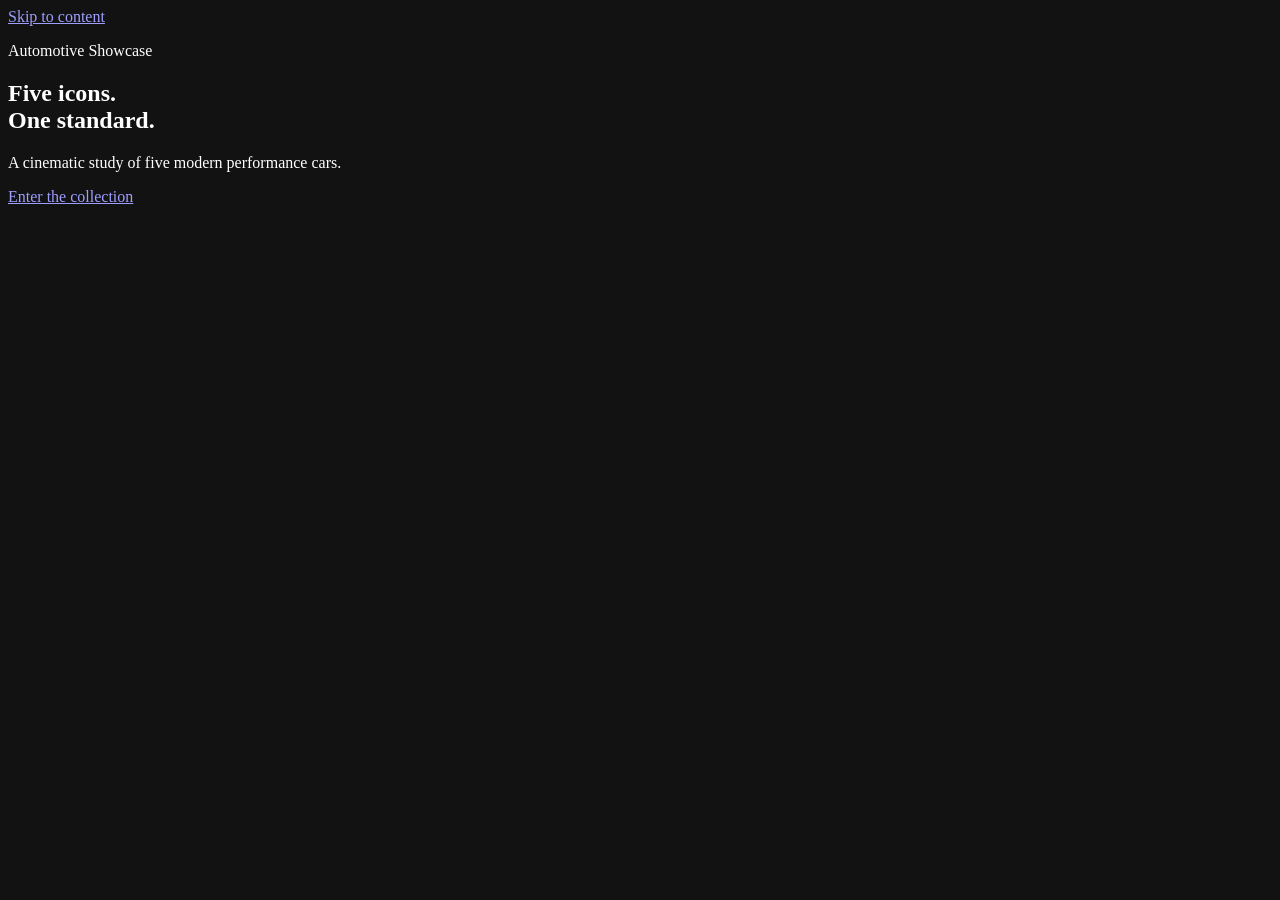
==== index.html @ 484c9b4d "Add files via upload" ====
<!doctype html>
<html lang="en">
<head>
  <meta charset="utf-8">
  <meta name="viewport" content="width=device-width, initial-scale=1, viewport-fit=cover">
  <title>AETHER GT — Automotive Showcase</title>
  <meta name="description" content="AETHER GT is a cinematic 3D showcase of five modern performance cars.">
  <meta name="theme-color" content="#050506">
  <meta name="color-scheme" content="dark">
  <link rel="icon" href="data:image/svg+xml,%3Csvg xmlns='http://www.w3.org/2000/svg' viewBox='0 0 32 32'%3E%3Crect width='32' height='32' rx='6' fill='%23050506'/%3E%3Cpath d='M8 23 16 8l8 15' fill='none' stroke='%232f7bff' stroke-width='2.5' stroke-linejoin='round'/%3E%3C/svg%3E">

  <link rel="stylesheet" href="css/tokens.css">
  <link rel="stylesheet" href="css/base.css">
  <link rel="stylesheet" href="css/layout.css">
  <link rel="stylesheet" href="css/chrome.css">
  <link rel="stylesheet" href="css/pages.css">

  <script type="importmap">
  {
    "imports": {
      "three": "https://cdn.jsdelivr.net/npm/three@0.170.0/build/three.module.js",
      "three/addons/": "https://cdn.jsdelivr.net/npm/three@0.170.0/examples/jsm/",
      "gsap": "https://cdn.jsdelivr.net/npm/gsap@3.12.5/index.js",
      "gsap/ScrollTrigger": "https://cdn.jsdelivr.net/npm/gsap@3.12.5/ScrollTrigger.js"
    }
  }
  </script>
  <script src="js/boot-guard.js"></script>
  <script type="module" src="js/pages/intro.js"></script>
</head>
<body data-page="intro">
  <a class="skip-link" href="#main">Skip to content</a>

  <header data-site-header></header>

  <main id="main">
    <section class="page-hero" aria-labelledby="intro-title">
      <div class="container hero__inner">
        <p class="eyebrow">Automotive Showcase</p>
        <h1 class="hero__title" id="intro-title">Five icons.<br>One standard.</h1>
        <p class="hero__lede">A cinematic study of five modern performance cars.</p>
        <a class="button" href="collection.html">Enter the collection</a>
      </div>
    </section>
  </main>

  <footer data-site-footer></footer>

  <noscript>
    <p class="webgl-note">AETHER GT requires JavaScript to run.</p>
  </noscript>
</body>
</html>
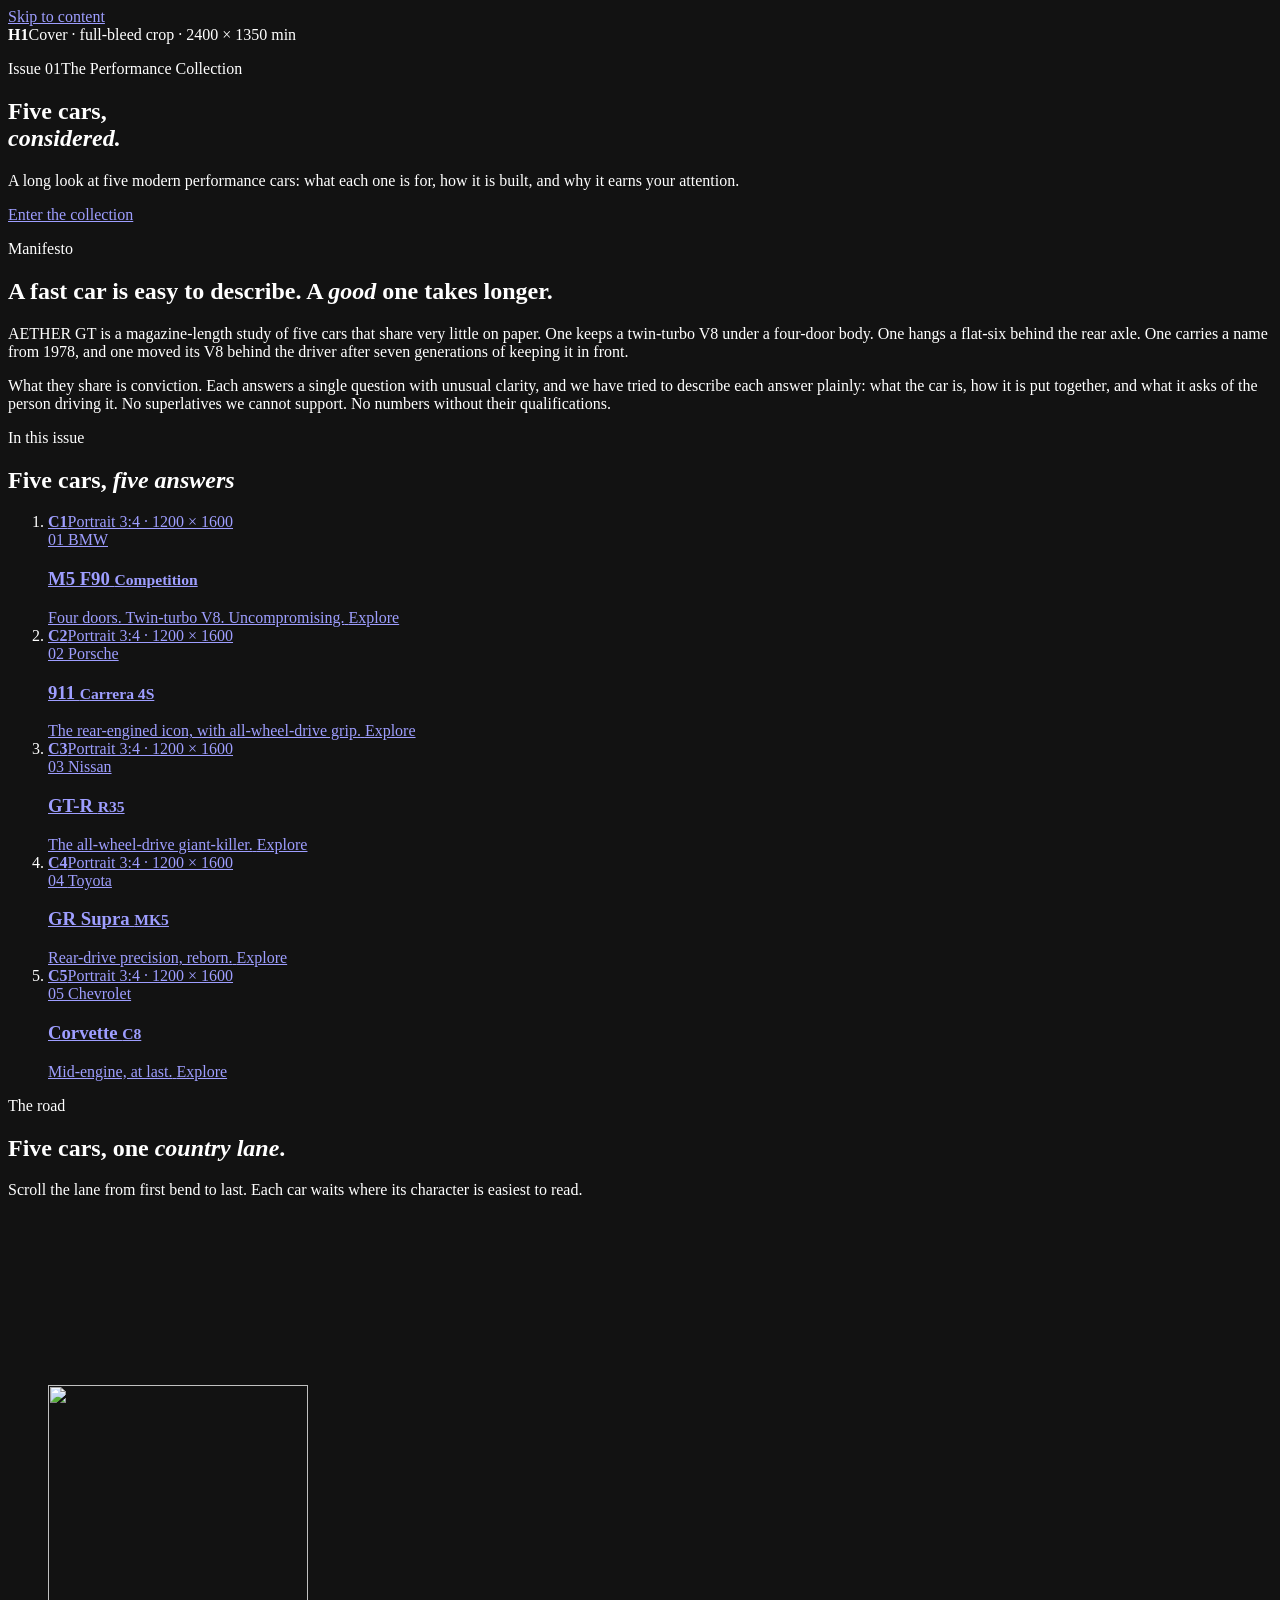
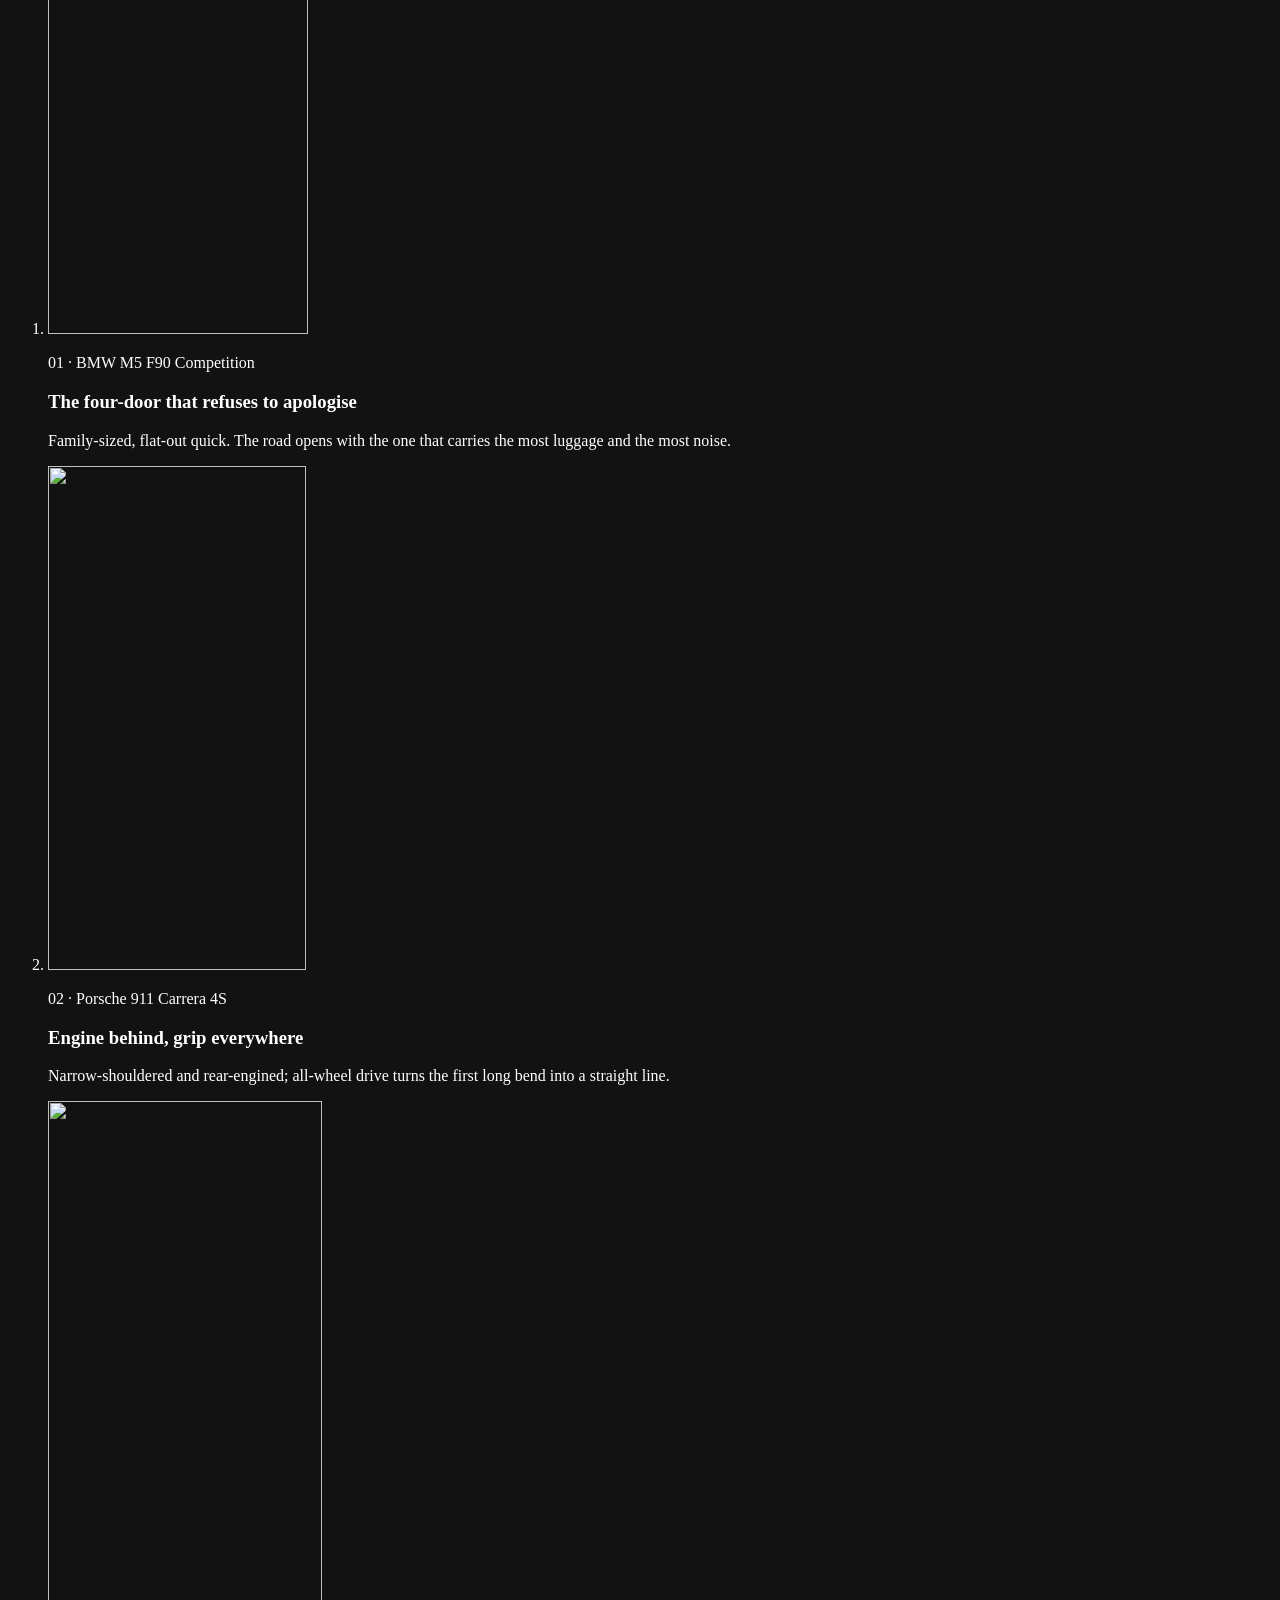
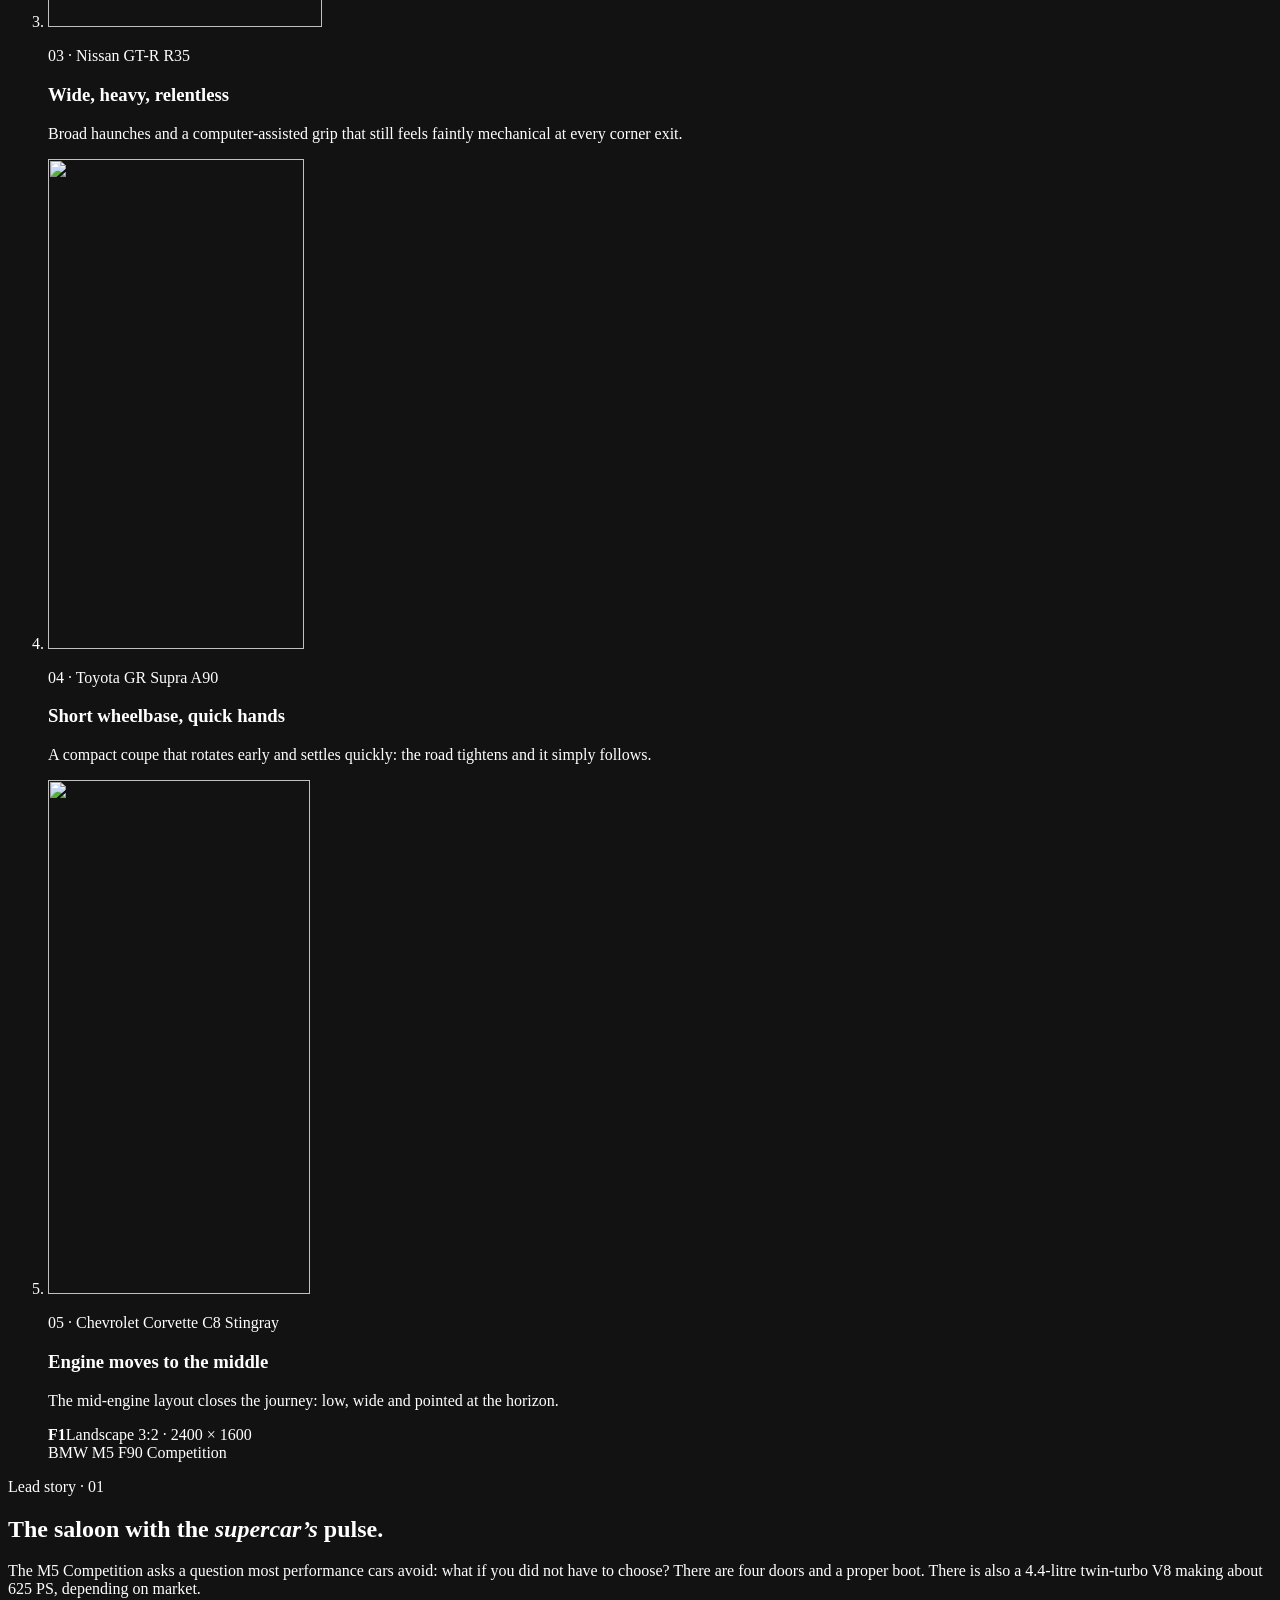
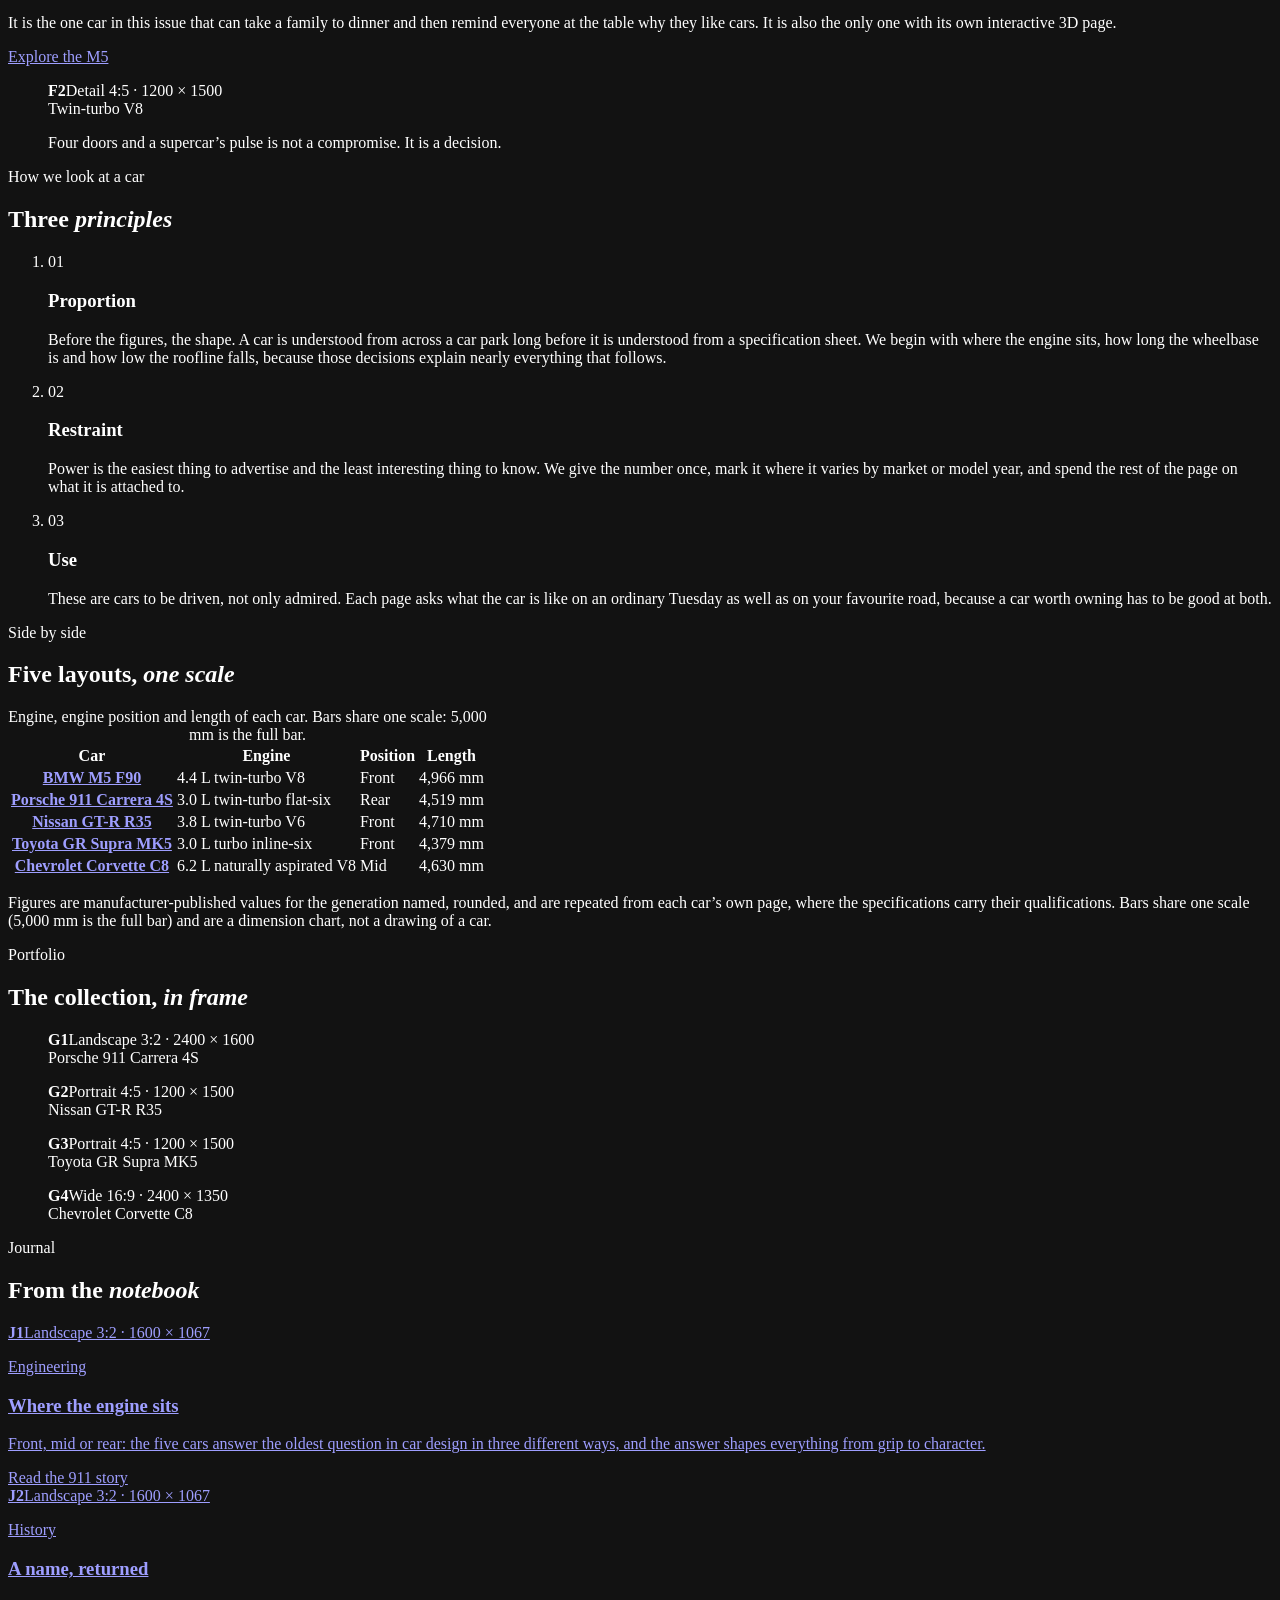
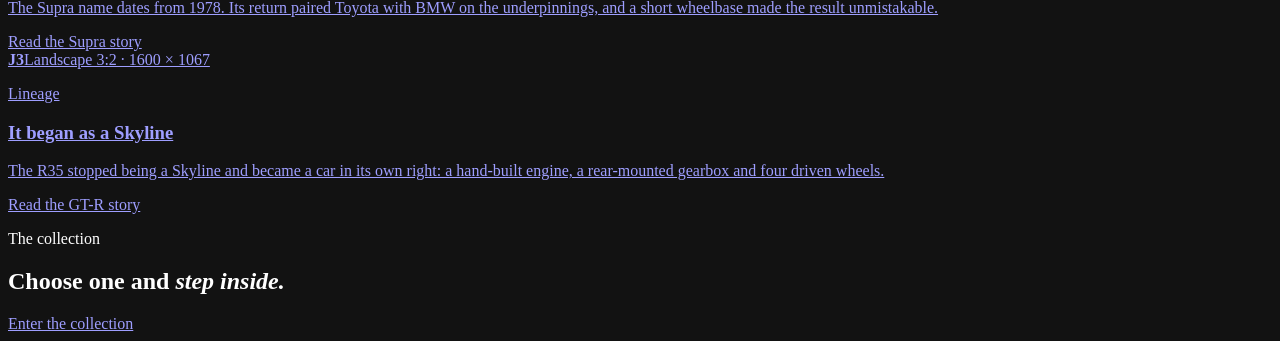
==== commit c3a0d264: "Add files via upload" ====
--- a/index.html
+++ b/index.html
@@ -3,17 +3,38 @@
 <head>
   <meta charset="utf-8">
   <meta name="viewport" content="width=device-width, initial-scale=1, viewport-fit=cover">
-  <title>AETHER GT — Automotive Showcase</title>
-  <meta name="description" content="AETHER GT is a cinematic 3D showcase of five modern performance cars.">
+  <title>AETHER GT — Five cars, considered</title>
+  <meta name="description" content="AETHER GT is an editorial study of five modern performance cars: the BMW M5, Porsche 911, Nissan GT-R, Toyota GR Supra and Chevrolet Corvette C8.">
   <meta name="theme-color" content="#050506">
   <meta name="color-scheme" content="dark">
-  <link rel="icon" href="data:image/svg+xml,%3Csvg xmlns='http://www.w3.org/2000/svg' viewBox='0 0 32 32'%3E%3Crect width='32' height='32' rx='6' fill='%23050506'/%3E%3Cpath d='M8 23 16 8l8 15' fill='none' stroke='%232f7bff' stroke-width='2.5' stroke-linejoin='round'/%3E%3C/svg%3E">
+  <link rel="icon" href="assets/icons/favicon.svg" type="image/svg+xml">
+  <link rel="icon" href="favicon.ico" sizes="48x48">
+  <link rel="icon" href="assets/icons/icon-32.png" type="image/png" sizes="32x32">
+  <link rel="apple-touch-icon" href="assets/icons/apple-touch-icon.png">
+  <link rel="manifest" href="site.webmanifest">
+  <link rel="canonical" href="./">
+  <meta property="og:type" content="website">
+  <meta property="og:site_name" content="AETHER GT">
+  <meta property="og:locale" content="en_GB">
+  <meta property="og:title" content="AETHER GT — Five cars, considered">
+  <meta property="og:description" content="AETHER GT is an editorial study of five modern performance cars: the BMW M5, Porsche 911, Nissan GT-R, Toyota GR Supra and Chevrolet Corvette C8.">
+  <meta property="og:url" content="./">
+  <meta property="og:image" content="assets/og/aether-gt-og.jpg">
+  <meta property="og:image:width" content="1200">
+  <meta property="og:image:height" content="630">
+  <meta property="og:image:alt" content="AETHER GT: five modern performance cars, considered.">
+  <meta name="twitter:card" content="summary_large_image">
+  <meta name="twitter:title" content="AETHER GT — Five cars, considered">
+  <meta name="twitter:description" content="AETHER GT is an editorial study of five modern performance cars: the BMW M5, Porsche 911, Nissan GT-R, Toyota GR Supra and Chevrolet Corvette C8.">
+  <meta name="twitter:image" content="assets/og/aether-gt-og.jpg">
 
   <link rel="stylesheet" href="css/tokens.css">
   <link rel="stylesheet" href="css/base.css">
   <link rel="stylesheet" href="css/layout.css">
   <link rel="stylesheet" href="css/chrome.css">
   <link rel="stylesheet" href="css/pages.css">
+  <link rel="stylesheet" href="css/home.css">
+  <link rel="stylesheet" href="css/road.css">
 
   <script type="importmap">
   {
@@ -26,28 +47,320 @@
   }
   </script>
   <script src="js/boot-guard.js"></script>
-  <script type="module" src="js/pages/intro.js"></script>
+  <script type="module" src="js/pages/home.js"></script>
 </head>
-<body data-page="intro">
+<body data-page="home">
   <a class="skip-link" href="#main">Skip to content</a>
 
   <header data-site-header></header>
 
   <main id="main">
-    <section class="page-hero" aria-labelledby="intro-title">
-      <div class="container hero__inner">
-        <p class="eyebrow">Automotive Showcase</p>
-        <h1 class="hero__title" id="intro-title">Five icons.<br>One standard.</h1>
-        <p class="hero__lede">A cinematic study of five modern performance cars.</p>
-        <a class="button" href="collection.html">Enter the collection</a>
-      </div>
-    </section>
+
+    <!--
+      IMAGE SLOTS. Every .slot below is a designed frame with a fixed aspect ratio (--ratio, --ratio-sm on
+      small screens) and a focal point (--focus). To use a photograph or a rendered still, add the class
+      "has-image" to the .slot and put <img src alt width height loading="lazy" decoding="async"> as its
+      first child. Nothing else changes. The slot table is in README.md ("Homepage image slots").
+    -->
+
+    <!-- 1. Masthead ------------------------------------------------------------------------------ -->
+    <section class="masthead" aria-labelledby="home-title">
+      <div class="slot slot--fill" data-slot="H1" data-tone="ivory" style="--ratio:16/9;--ratio-sm:3/4;--focus:70% 55%"><span class="slot__surface" aria-hidden="true"><span class="slot__light"></span><span class="slot__floor"></span></span><span class="slot__marks" aria-hidden="true"></span><span class="slot__spec" aria-hidden="true"><b>H1</b>Cover · full-bleed crop · 2400 × 1350 min</span></div>
+      <div class="container masthead__grid">
+        <p class="folio masthead__folio"><span>Issue 01</span><span>The Performance Collection</span></p>
+        <h1 class="masthead__title" id="home-title">Five cars,<br><em>considered.</em></h1>
+        <div class="masthead__foot">
+          <p class="masthead__deck">A long look at five modern performance cars: what each one is for, how it is built, and why it earns your attention.</p>
+          <a class="button" href="collection.html">Enter the collection</a>
+        </div>
+      </div>
+    </section>
+
+    <!-- 2. Manifesto ------------------------------------------------------------------------------ -->
+    <section class="section manifesto" id="manifesto" aria-labelledby="manifesto-title">
+      <div class="container grid">
+        <p class="eyebrow manifesto__label reveal">Manifesto</p>
+        <h2 class="statement manifesto__statement reveal" id="manifesto-title">A fast car is easy to describe. A <em>good</em> one takes longer.</h2>
+        <div class="essay manifesto__essay reveal" style="--d:1">
+          <p>AETHER GT is a magazine-length study of five cars that share very little on paper. One keeps a twin-turbo V8 under a four-door body. One hangs a flat-six behind the rear axle. One carries a name from 1978, and one moved its V8 behind the driver after seven generations of keeping it in front.</p>
+          <p>What they share is conviction. Each answers a single question with unusual clarity, and we have tried to describe each answer plainly: what the car is, how it is put together, and what it asks of the person driving it. No superlatives we cannot support. No numbers without their qualifications.</p>
+        </div>
+      </div>
+    </section>
+
+    <!-- 3. In this issue: the five ---------------------------------------------------------------- -->
+    <section class="section five" id="issue" aria-labelledby="five-title">
+      <div class="container">
+        <div class="head reveal">
+          <p class="eyebrow">In this issue</p>
+          <h2 class="title" id="five-title">Five cars, <em>five answers</em></h2>
+        </div>
+        <ol class="five__grid">
+          <li class="reveal">
+            <a class="card" href="/cars/bmw-m5">
+              <div class="slot" data-slot="C1" data-tone="ivory" style="--ratio:3/4;--ratio-sm:4/3;--focus:50% 55%"><span class="slot__surface" aria-hidden="true"><span class="slot__light"></span><span class="slot__floor"></span></span><span class="slot__marks" aria-hidden="true"></span><span class="slot__spec" aria-hidden="true"><b>C1</b>Portrait 3:4 · 1200 × 1600</span></div>
+              <span class="card__no">01</span>
+              <span class="card__make">BMW</span>
+              <h3 class="card__name">M5 F90 <small>Competition</small></h3>
+              <span class="card__tag">Four doors. Twin-turbo V8. Uncompromising.</span>
+              <span class="card__go">Explore<i aria-hidden="true"></i></span>
+            </a>
+          </li>
+          <li class="reveal" style="--d:1">
+            <a class="card" href="/cars/porsche-911">
+              <div class="slot" data-slot="C2" data-tone="champagne" style="--ratio:3/4;--ratio-sm:4/3;--focus:50% 55%"><span class="slot__surface" aria-hidden="true"><span class="slot__light"></span><span class="slot__floor"></span></span><span class="slot__marks" aria-hidden="true"></span><span class="slot__spec" aria-hidden="true"><b>C2</b>Portrait 3:4 · 1200 × 1600</span></div>
+              <span class="card__no">02</span>
+              <span class="card__make">Porsche</span>
+              <h3 class="card__name">911 <small>Carrera 4S</small></h3>
+              <span class="card__tag">The rear-engined icon, with all-wheel-drive grip.</span>
+              <span class="card__go">Explore<i aria-hidden="true"></i></span>
+            </a>
+          </li>
+          <li class="reveal" style="--d:2">
+            <a class="card" href="/cars/nissan-gt-r">
+              <div class="slot" data-slot="C3" data-tone="gunmetal" style="--ratio:3/4;--ratio-sm:4/3;--focus:50% 55%"><span class="slot__surface" aria-hidden="true"><span class="slot__light"></span><span class="slot__floor"></span></span><span class="slot__marks" aria-hidden="true"></span><span class="slot__spec" aria-hidden="true"><b>C3</b>Portrait 3:4 · 1200 × 1600</span></div>
+              <span class="card__no">03</span>
+              <span class="card__make">Nissan</span>
+              <h3 class="card__name">GT-R <small>R35</small></h3>
+              <span class="card__tag">The all-wheel-drive giant-killer.</span>
+              <span class="card__go">Explore<i aria-hidden="true"></i></span>
+            </a>
+          </li>
+          <li class="reveal" style="--d:3">
+            <a class="card" href="/cars/toyota-supra">
+              <div class="slot" data-slot="C4" data-tone="bronze" style="--ratio:3/4;--ratio-sm:4/3;--focus:50% 55%"><span class="slot__surface" aria-hidden="true"><span class="slot__light"></span><span class="slot__floor"></span></span><span class="slot__marks" aria-hidden="true"></span><span class="slot__spec" aria-hidden="true"><b>C4</b>Portrait 3:4 · 1200 × 1600</span></div>
+              <span class="card__no">04</span>
+              <span class="card__make">Toyota</span>
+              <h3 class="card__name">GR Supra <small>MK5</small></h3>
+              <span class="card__tag">Rear-drive precision, reborn.</span>
+              <span class="card__go">Explore<i aria-hidden="true"></i></span>
+            </a>
+          </li>
+          <li class="reveal" style="--d:4">
+            <a class="card" href="/cars/corvette-c8">
+              <div class="slot" data-slot="C5" data-tone="platinum" style="--ratio:3/4;--ratio-sm:4/3;--focus:50% 55%"><span class="slot__surface" aria-hidden="true"><span class="slot__light"></span><span class="slot__floor"></span></span><span class="slot__marks" aria-hidden="true"></span><span class="slot__spec" aria-hidden="true"><b>C5</b>Portrait 3:4 · 1200 × 1600</span></div>
+              <span class="card__no">05</span>
+              <span class="card__make">Chevrolet</span>
+              <h3 class="card__name">Corvette <small>C8</small></h3>
+              <span class="card__tag">Mid-engine, at last.</span>
+              <span class="card__go">Explore<i aria-hidden="true"></i></span>
+            </a>
+          </li>
+        </ol>
+      </div>
+    </section>
+
+    <!-- 3b. The road: a scroll journey through the five ---------------------------------------- -->
+    <section class="section road" id="road" aria-labelledby="road-title">
+      <div class="container road__intro">
+        <p class="eyebrow road__eyebrow reveal">The road</p>
+        <h2 class="title road__title reveal" id="road-title" style="--d:1">Five cars, one <em>country lane</em>.</h2>
+        <p class="road__lede reveal" style="--d:2">Scroll the lane from first bend to last. Each car waits where its character is easiest to read.</p>
+      </div>
+      <div class="road__stage" data-road>
+        <svg class="road__map" aria-hidden="true" focusable="false"></svg>
+        <ol class="road__stops" aria-label="The five cars, in order along the road">
+          <li class="road__stop">
+            <img class="road__car" src="assets/road/bmw-m5.webp" width="260" height="549" style="--w:260;--h:549" alt="" loading="lazy" decoding="async">
+            <div class="road__caption">
+              <p class="road__no">01 · BMW M5 F90 Competition</p>
+              <h3 class="road__name">The four-door that refuses to apologise</h3>
+              <p class="road__text">Family-sized, flat-out quick. The road opens with the one that carries the most luggage and the most noise.</p>
+            </div>
+          </li>
+          <li class="road__stop">
+            <img class="road__car" src="assets/road/porsche-911.webp" width="258" height="504" style="--w:258;--h:504" alt="" loading="lazy" decoding="async">
+            <div class="road__caption">
+              <p class="road__no">02 · Porsche 911 Carrera 4S</p>
+              <h3 class="road__name">Engine behind, grip everywhere</h3>
+              <p class="road__text">Narrow-shouldered and rear-engined; all-wheel drive turns the first long bend into a straight line.</p>
+            </div>
+          </li>
+          <li class="road__stop">
+            <img class="road__car" src="assets/road/nissan-gt-r.webp" width="274" height="526" style="--w:274;--h:526" alt="" loading="lazy" decoding="async">
+            <div class="road__caption">
+              <p class="road__no">03 · Nissan GT-R R35</p>
+              <h3 class="road__name">Wide, heavy, relentless</h3>
+              <p class="road__text">Broad haunches and a computer-assisted grip that still feels faintly mechanical at every corner exit.</p>
+            </div>
+          </li>
+          <li class="road__stop">
+            <img class="road__car" src="assets/road/toyota-supra.webp" width="256" height="490" style="--w:256;--h:490" alt="" loading="lazy" decoding="async">
+            <div class="road__caption">
+              <p class="road__no">04 · Toyota GR Supra A90</p>
+              <h3 class="road__name">Short wheelbase, quick hands</h3>
+              <p class="road__text">A compact coupe that rotates early and settles quickly: the road tightens and it simply follows.</p>
+            </div>
+          </li>
+          <li class="road__stop">
+            <img class="road__car" src="assets/road/chevrolet-corvette.webp" width="262" height="514" style="--w:262;--h:514" alt="" loading="lazy" decoding="async">
+            <div class="road__caption">
+              <p class="road__no">05 · Chevrolet Corvette C8 Stingray</p>
+              <h3 class="road__name">Engine moves to the middle</h3>
+              <p class="road__text">The mid-engine layout closes the journey: low, wide and pointed at the horizon.</p>
+            </div>
+          </li>
+        </ol>
+      </div>
+    </section>
+
+    <!-- 4. Lead story: BMW ------------------------------------------------------------------------ -->
+    <section class="section lead" id="lead" aria-labelledby="lead-title">
+      <div class="container grid">
+        <figure class="fig lead__main reveal">
+          <div class="slot" data-slot="F1" data-tone="ivory" style="--ratio:3/2;--ratio-sm:4/3;--focus:50% 55%"><span class="slot__surface" aria-hidden="true"><span class="slot__light"></span><span class="slot__floor"></span></span><span class="slot__marks" aria-hidden="true"></span><span class="slot__spec" aria-hidden="true"><b>F1</b>Landscape 3:2 · 2400 × 1600</span></div>
+          <figcaption class="fig__caption">BMW M5 F90 Competition</figcaption>
+        </figure>
+        <div class="lead__copy">
+          <p class="eyebrow reveal">Lead story · 01</p>
+          <h2 class="title reveal" id="lead-title" style="--d:1">The saloon with the <em>supercar’s</em> pulse.</h2>
+          <div class="essay reveal" style="--d:2">
+            <p>The M5 Competition asks a question most performance cars avoid: what if you did not have to choose? There are four doors and a proper boot. There is also a 4.4-litre twin-turbo V8 making about 625 PS, depending on market.</p>
+            <p>It is the one car in this issue that can take a family to dinner and then remind everyone at the table why they like cars. It is also the only one with its own interactive 3D page.</p>
+          </div>
+          <a class="explore reveal" style="--d:3" href="/cars/bmw-m5" aria-label="Explore the BMW M5 F90 Competition">Explore the M5<i aria-hidden="true"></i></a>
+        </div>
+        <figure class="fig lead__detail reveal" style="--d:2">
+          <div class="slot" data-slot="F2" data-tone="ivory" style="--ratio:4/5;--ratio-sm:4/5;--focus:50% 50%"><span class="slot__surface" aria-hidden="true"><span class="slot__light"></span><span class="slot__floor"></span></span><span class="slot__marks" aria-hidden="true"></span><span class="slot__spec" aria-hidden="true"><b>F2</b>Detail 4:5 · 1200 × 1500</span></div>
+          <figcaption class="fig__caption">Twin-turbo V8</figcaption>
+        </figure>
+        <blockquote class="pull lead__pull reveal">
+          <p>Four doors and a supercar’s pulse is not a compromise. It is a decision.</p>
+        </blockquote>
+      </div>
+    </section>
+
+    <!-- 5. Philosophy ----------------------------------------------------------------------------- -->
+    <section class="section principles" id="principles" aria-labelledby="principles-title">
+      <div class="container">
+        <div class="head reveal">
+          <p class="eyebrow">How we look at a car</p>
+          <h2 class="title" id="principles-title">Three <em>principles</em></h2>
+        </div>
+        <ol class="principles__list">
+          <li class="principle reveal">
+            <span class="principle__no">01</span>
+            <h3 class="principle__name">Proportion</h3>
+            <p>Before the figures, the shape. A car is understood from across a car park long before it is understood from a specification sheet. We begin with where the engine sits, how long the wheelbase is and how low the roofline falls, because those decisions explain nearly everything that follows.</p>
+          </li>
+          <li class="principle reveal" style="--d:1">
+            <span class="principle__no">02</span>
+            <h3 class="principle__name">Restraint</h3>
+            <p>Power is the easiest thing to advertise and the least interesting thing to know. We give the number once, mark it where it varies by market or model year, and spend the rest of the page on what it is attached to.</p>
+          </li>
+          <li class="principle reveal" style="--d:2">
+            <span class="principle__no">03</span>
+            <h3 class="principle__name">Use</h3>
+            <p>These are cars to be driven, not only admired. Each page asks what the car is like on an ordinary Tuesday as well as on your favourite road, because a car worth owning has to be good at both.</p>
+          </li>
+        </ol>
+      </div>
+    </section>
+
+    <!-- 6. Side by side --------------------------------------------------------------------------- -->
+    <section class="section span" id="side-by-side" aria-labelledby="span-title">
+      <div class="container">
+        <div class="head reveal">
+          <p class="eyebrow">Side by side</p>
+          <h2 class="title" id="span-title">Five layouts, <em>one scale</em></h2>
+        </div>
+        <div class="span__wrap reveal" role="region" aria-label="Engine and length of the five cars" tabindex="0">
+          <table class="span__table">
+            <caption class="sr-only">Engine, engine position and length of each car. Bars share one scale: 5,000 mm is the full bar.</caption>
+            <thead>
+              <tr><th scope="col">Car</th><th scope="col">Engine</th><th scope="col">Position</th><th scope="col">Length</th></tr>
+            </thead>
+            <tbody>
+              <tr><th scope="row"><a href="/cars/bmw-m5">BMW M5 F90</a></th><td>4.4 L twin-turbo V8</td><td>Front</td><td><span class="span__len">4,966 mm</span><span class="span__bar" style="--mm:4966"></span></td></tr>
+              <tr><th scope="row"><a href="/cars/porsche-911">Porsche 911 Carrera 4S</a></th><td>3.0 L twin-turbo flat-six</td><td>Rear</td><td><span class="span__len">4,519 mm</span><span class="span__bar" style="--mm:4519"></span></td></tr>
+              <tr><th scope="row"><a href="/cars/nissan-gt-r">Nissan GT-R R35</a></th><td>3.8 L twin-turbo V6</td><td>Front</td><td><span class="span__len">4,710 mm</span><span class="span__bar" style="--mm:4710"></span></td></tr>
+              <tr><th scope="row"><a href="/cars/toyota-supra">Toyota GR Supra MK5</a></th><td>3.0 L turbo inline-six</td><td>Front</td><td><span class="span__len">4,379 mm</span><span class="span__bar" style="--mm:4379"></span></td></tr>
+              <tr><th scope="row"><a href="/cars/corvette-c8">Chevrolet Corvette C8</a></th><td>6.2 L naturally aspirated V8</td><td>Mid</td><td><span class="span__len">4,630 mm</span><span class="span__bar" style="--mm:4630"></span></td></tr>
+            </tbody>
+          </table>
+        </div>
+        <p class="note reveal">Figures are manufacturer-published values for the generation named, rounded, and are repeated from each car’s own page, where the specifications carry their qualifications. Bars share one scale (5,000 mm is the full bar) and are a dimension chart, not a drawing of a car.</p>
+      </div>
+    </section>
+
+    <!-- 7. Gallery -------------------------------------------------------------------------------- -->
+    <section class="section gallery" id="gallery" aria-labelledby="gallery-title">
+      <div class="container">
+        <div class="head reveal">
+          <p class="eyebrow">Portfolio</p>
+          <h2 class="title" id="gallery-title">The collection, <em>in frame</em></h2>
+        </div>
+        <div class="gallery__grid">
+          <figure class="fig gallery__a reveal">
+            <div class="slot" data-slot="G1" data-tone="champagne" style="--ratio:3/2;--ratio-sm:4/3;--focus:50% 55%"><span class="slot__surface" aria-hidden="true"><span class="slot__light"></span><span class="slot__floor"></span></span><span class="slot__marks" aria-hidden="true"></span><span class="slot__spec" aria-hidden="true"><b>G1</b>Landscape 3:2 · 2400 × 1600</span></div>
+            <figcaption class="fig__caption">Porsche 911 Carrera 4S</figcaption>
+          </figure>
+          <figure class="fig gallery__b reveal" style="--d:1">
+            <div class="slot" data-slot="G2" data-tone="gunmetal" style="--ratio:4/5;--ratio-sm:4/5;--focus:50% 50%"><span class="slot__surface" aria-hidden="true"><span class="slot__light"></span><span class="slot__floor"></span></span><span class="slot__marks" aria-hidden="true"></span><span class="slot__spec" aria-hidden="true"><b>G2</b>Portrait 4:5 · 1200 × 1500</span></div>
+            <figcaption class="fig__caption">Nissan GT-R R35</figcaption>
+          </figure>
+          <figure class="fig gallery__c reveal">
+            <div class="slot" data-slot="G3" data-tone="bronze" style="--ratio:4/5;--ratio-sm:4/5;--focus:50% 50%"><span class="slot__surface" aria-hidden="true"><span class="slot__light"></span><span class="slot__floor"></span></span><span class="slot__marks" aria-hidden="true"></span><span class="slot__spec" aria-hidden="true"><b>G3</b>Portrait 4:5 · 1200 × 1500</span></div>
+            <figcaption class="fig__caption">Toyota GR Supra MK5</figcaption>
+          </figure>
+          <figure class="fig gallery__d reveal" style="--d:1">
+            <div class="slot" data-slot="G4" data-tone="platinum" style="--ratio:16/9;--ratio-sm:4/3;--focus:50% 55%"><span class="slot__surface" aria-hidden="true"><span class="slot__light"></span><span class="slot__floor"></span></span><span class="slot__marks" aria-hidden="true"></span><span class="slot__spec" aria-hidden="true"><b>G4</b>Wide 16:9 · 2400 × 1350</span></div>
+            <figcaption class="fig__caption">Chevrolet Corvette C8</figcaption>
+          </figure>
+        </div>
+      </div>
+    </section>
+
+    <!-- 8. Journal -------------------------------------------------------------------------------- -->
+    <section class="section journal" id="journal" aria-labelledby="journal-title">
+      <div class="container">
+        <div class="head reveal">
+          <p class="eyebrow">Journal</p>
+          <h2 class="title" id="journal-title">From the <em>notebook</em></h2>
+        </div>
+        <div class="journal__grid">
+          <article class="teaser reveal">
+            <a class="teaser__link" href="/cars/porsche-911#story">
+              <div class="slot" data-slot="J1" data-tone="champagne" style="--ratio:3/2;--ratio-sm:4/3;--focus:50% 50%"><span class="slot__surface" aria-hidden="true"><span class="slot__light"></span><span class="slot__floor"></span></span><span class="slot__marks" aria-hidden="true"></span><span class="slot__spec" aria-hidden="true"><b>J1</b>Landscape 3:2 · 1600 × 1067</span></div>
+              <p class="teaser__kicker">Engineering</p>
+              <h3 class="teaser__title">Where the engine sits</h3>
+              <p class="teaser__text">Front, mid or rear: the five cars answer the oldest question in car design in three different ways, and the answer shapes everything from grip to character.</p>
+              <span class="teaser__go">Read the 911 story<i aria-hidden="true"></i></span>
+            </a>
+          </article>
+          <article class="teaser reveal" style="--d:1">
+            <a class="teaser__link" href="/cars/toyota-supra#story">
+              <div class="slot" data-slot="J2" data-tone="bronze" style="--ratio:3/2;--ratio-sm:4/3;--focus:50% 50%"><span class="slot__surface" aria-hidden="true"><span class="slot__light"></span><span class="slot__floor"></span></span><span class="slot__marks" aria-hidden="true"></span><span class="slot__spec" aria-hidden="true"><b>J2</b>Landscape 3:2 · 1600 × 1067</span></div>
+              <p class="teaser__kicker">History</p>
+              <h3 class="teaser__title">A name, returned</h3>
+              <p class="teaser__text">The Supra name dates from 1978. Its return paired Toyota with BMW on the underpinnings, and a short wheelbase made the result unmistakable.</p>
+              <span class="teaser__go">Read the Supra story<i aria-hidden="true"></i></span>
+            </a>
+          </article>
+          <article class="teaser reveal" style="--d:2">
+            <a class="teaser__link" href="/cars/nissan-gt-r#story">
+              <div class="slot" data-slot="J3" data-tone="gunmetal" style="--ratio:3/2;--ratio-sm:4/3;--focus:50% 50%"><span class="slot__surface" aria-hidden="true"><span class="slot__light"></span><span class="slot__floor"></span></span><span class="slot__marks" aria-hidden="true"></span><span class="slot__spec" aria-hidden="true"><b>J3</b>Landscape 3:2 · 1600 × 1067</span></div>
+              <p class="teaser__kicker">Lineage</p>
+              <h3 class="teaser__title">It began as a Skyline</h3>
+              <p class="teaser__text">The R35 stopped being a Skyline and became a car in its own right: a hand-built engine, a rear-mounted gearbox and four driven wheels.</p>
+              <span class="teaser__go">Read the GT-R story<i aria-hidden="true"></i></span>
+            </a>
+          </article>
+        </div>
+      </div>
+    </section>
+
+    <!-- 9. Closing -------------------------------------------------------------------------------- -->
+    <section class="section closing" aria-labelledby="closing-title">
+      <div class="container closing__inner">
+        <p class="eyebrow reveal">The collection</p>
+        <h2 class="statement closing__statement reveal" id="closing-title" style="--d:1">Choose one and <em>step inside.</em></h2>
+        <div class="reveal" style="--d:2"><a class="button" href="collection.html">Enter the collection</a></div>
+      </div>
+    </section>
+
   </main>
 
   <footer data-site-footer></footer>
-
-  <noscript>
-    <p class="webgl-note">AETHER GT requires JavaScript to run.</p>
-  </noscript>
 </body>
 </html>
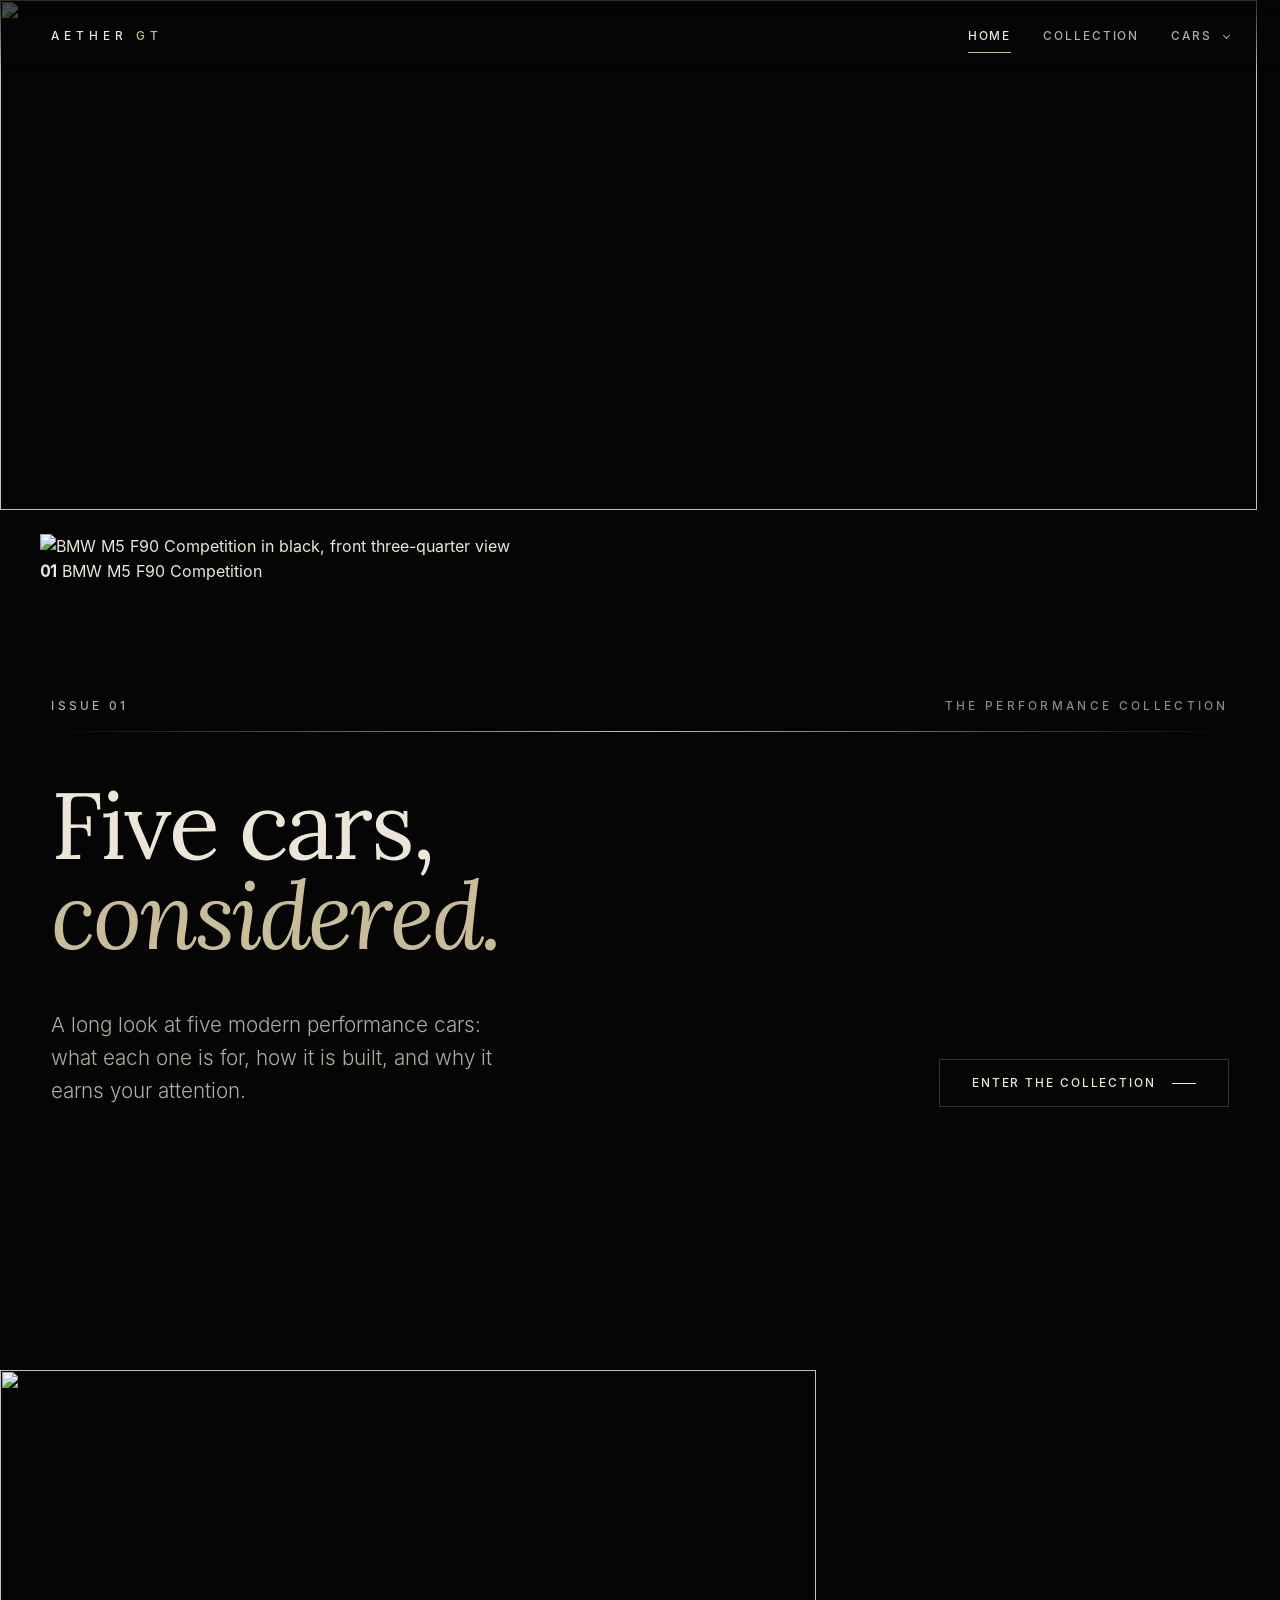
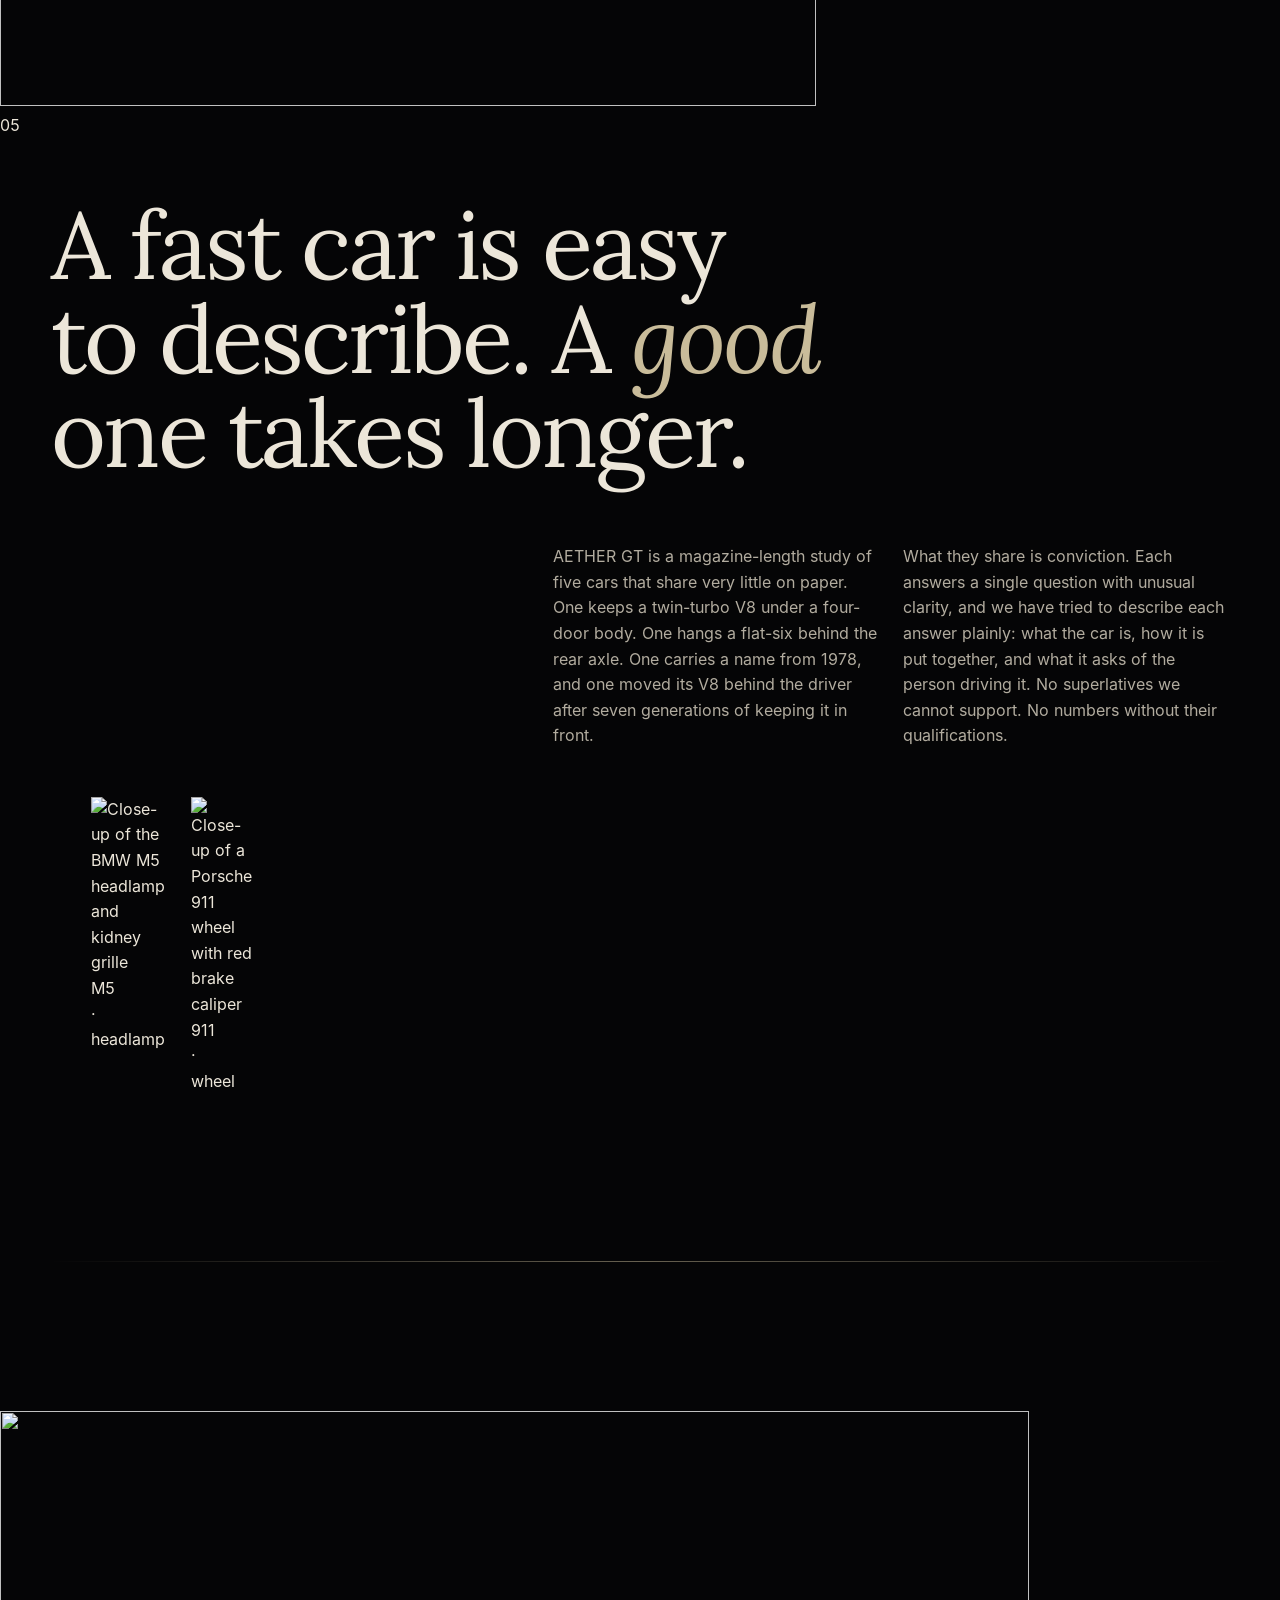
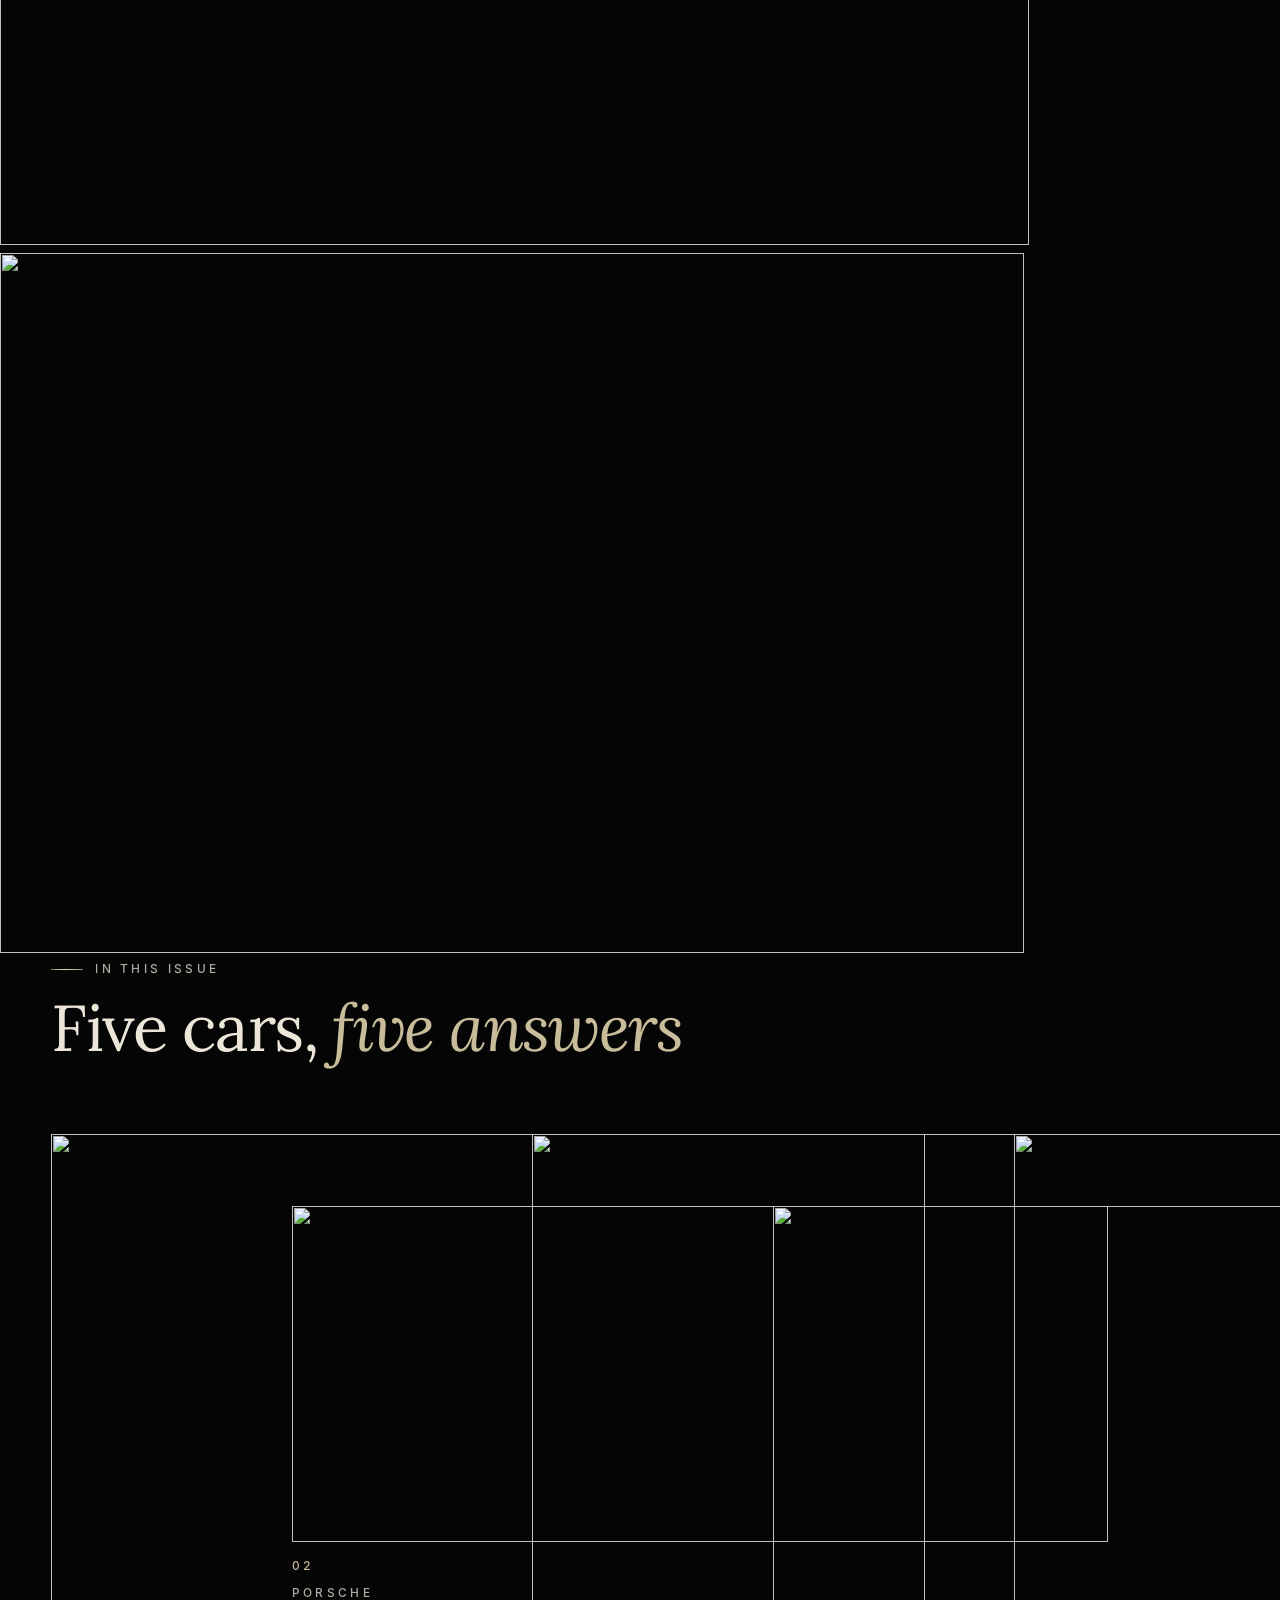
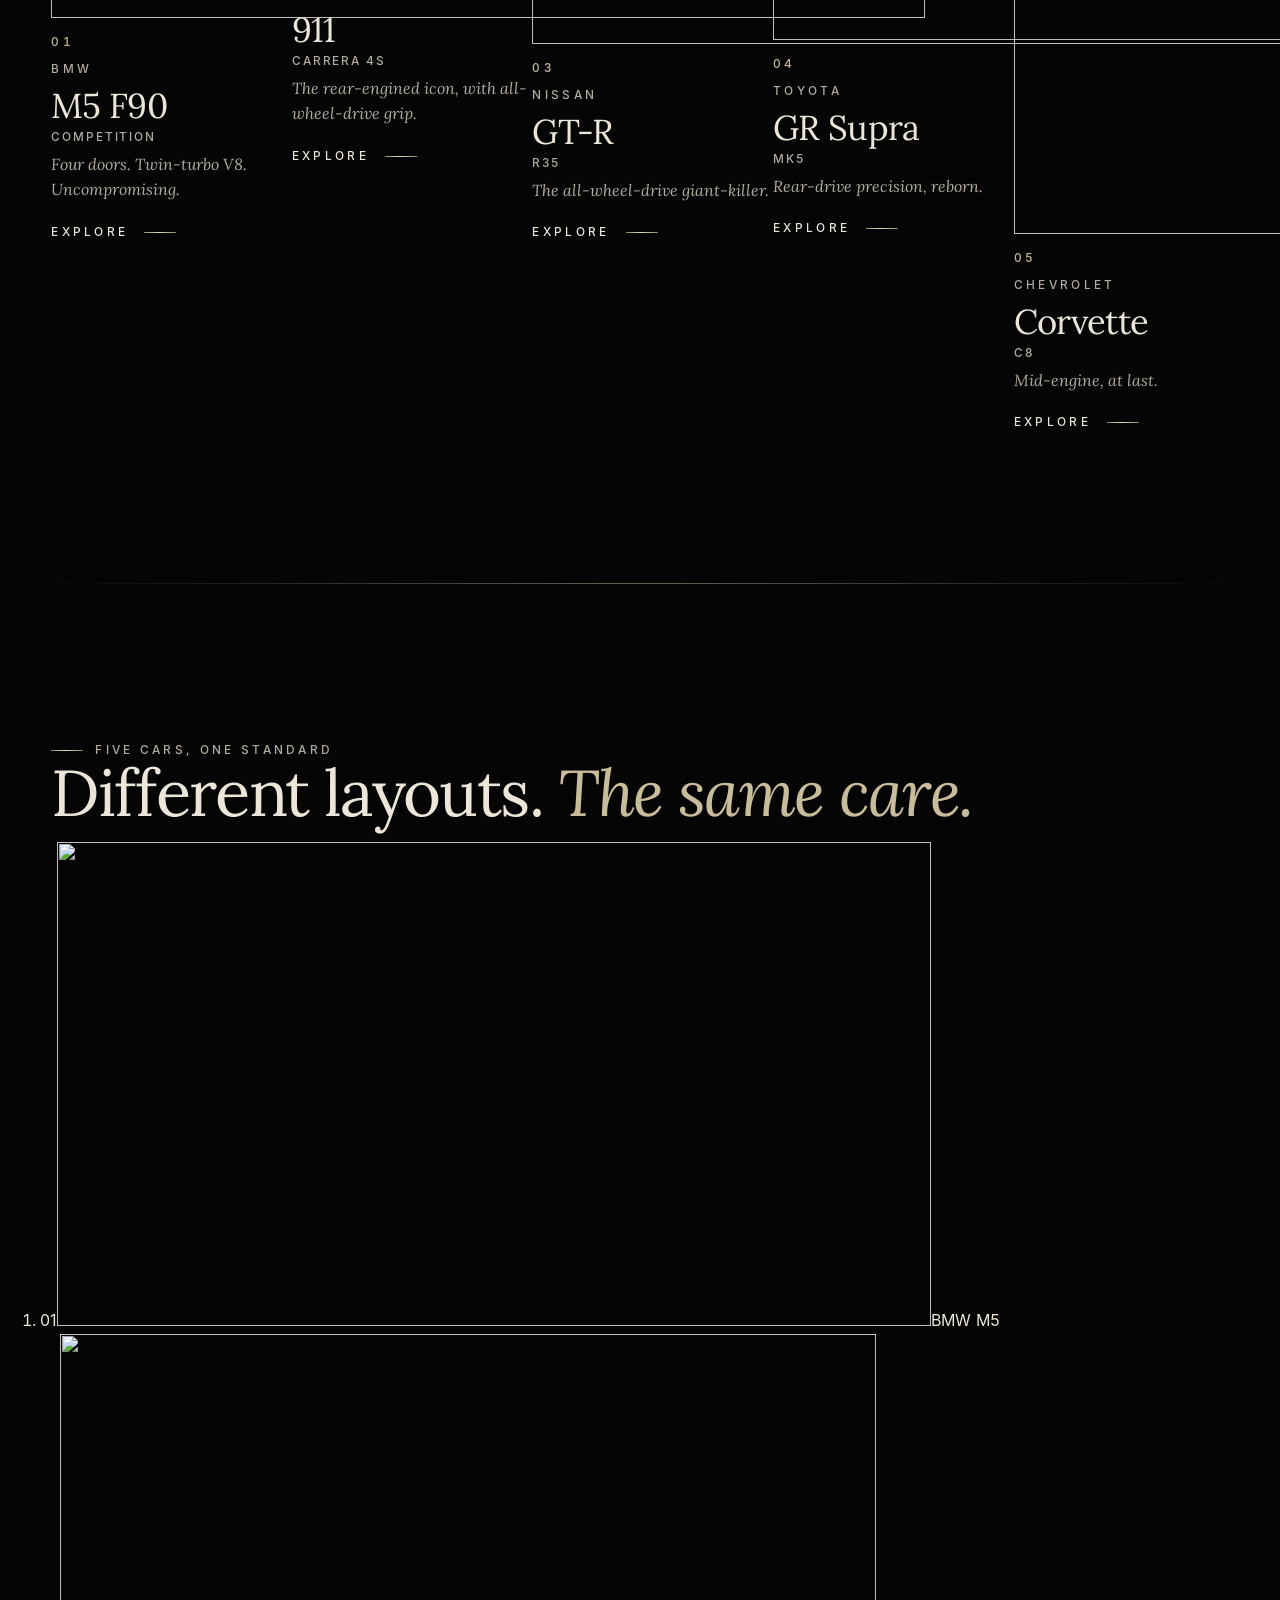
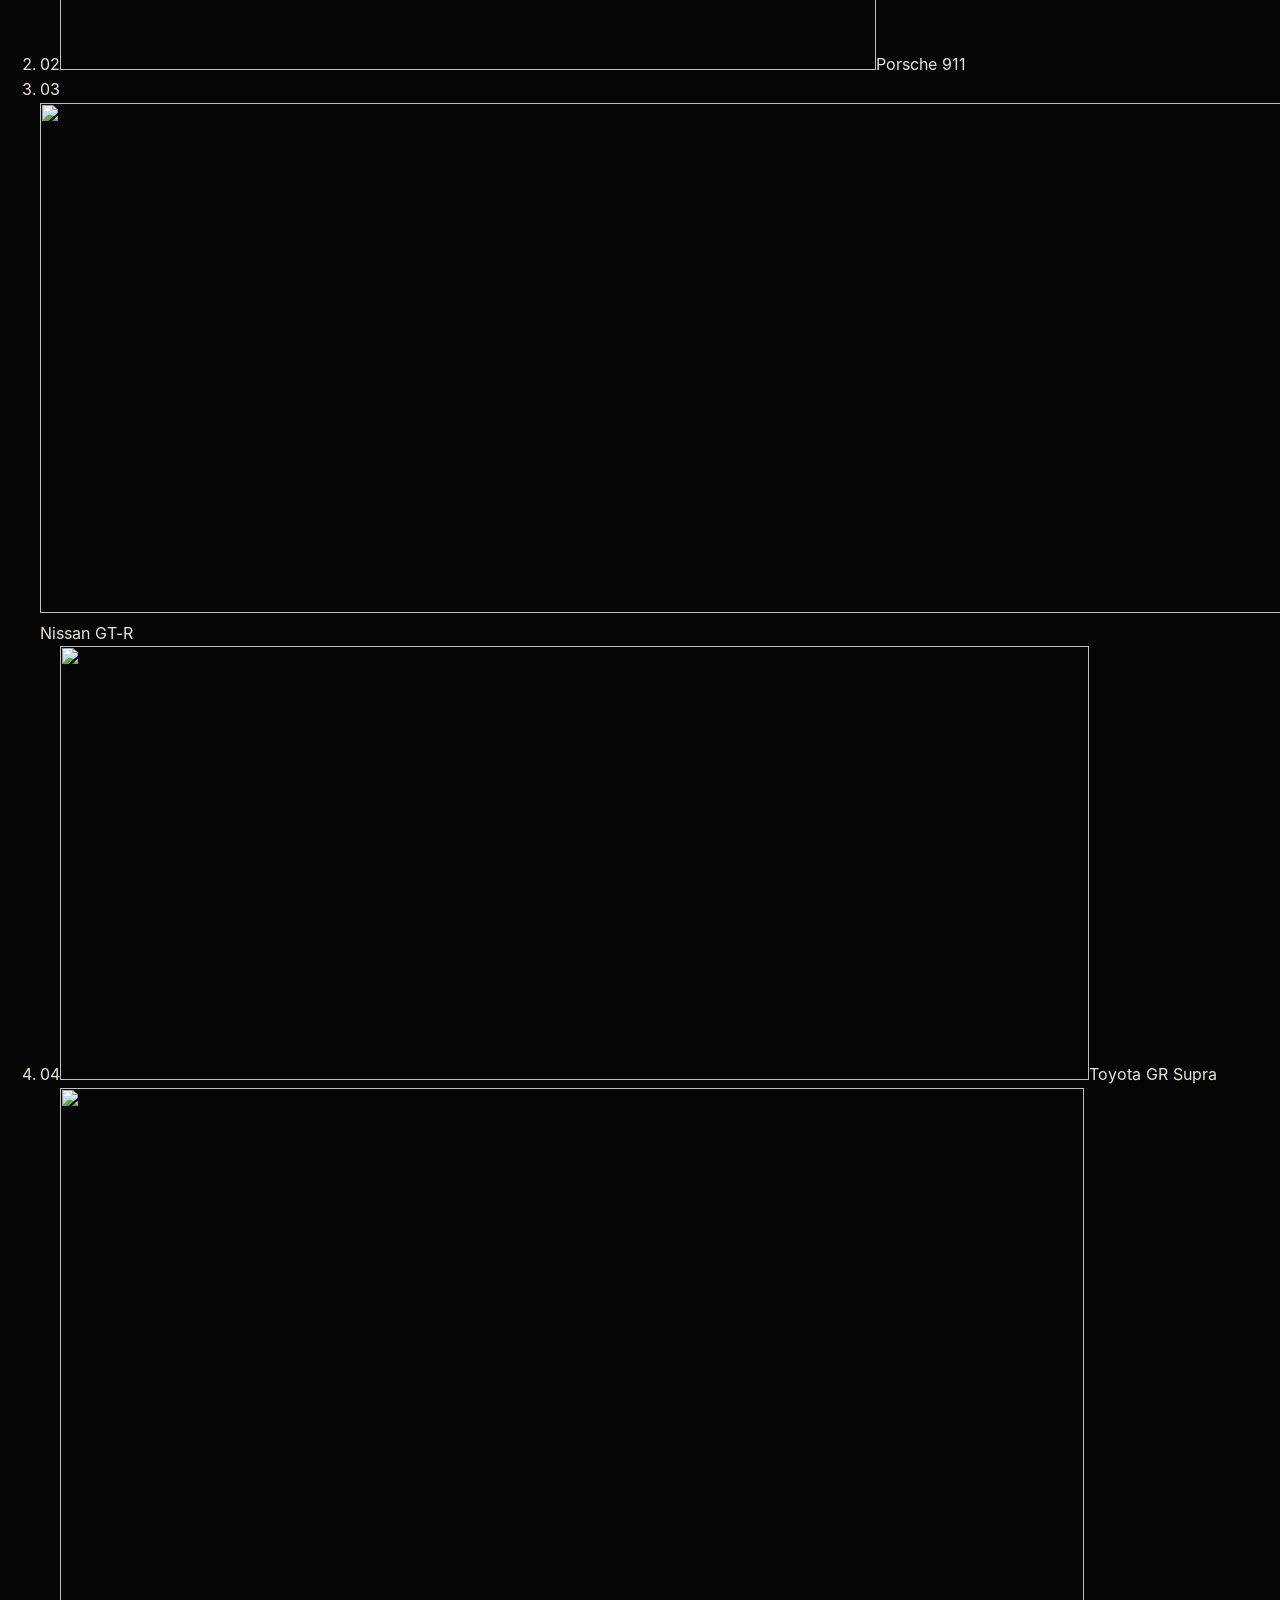
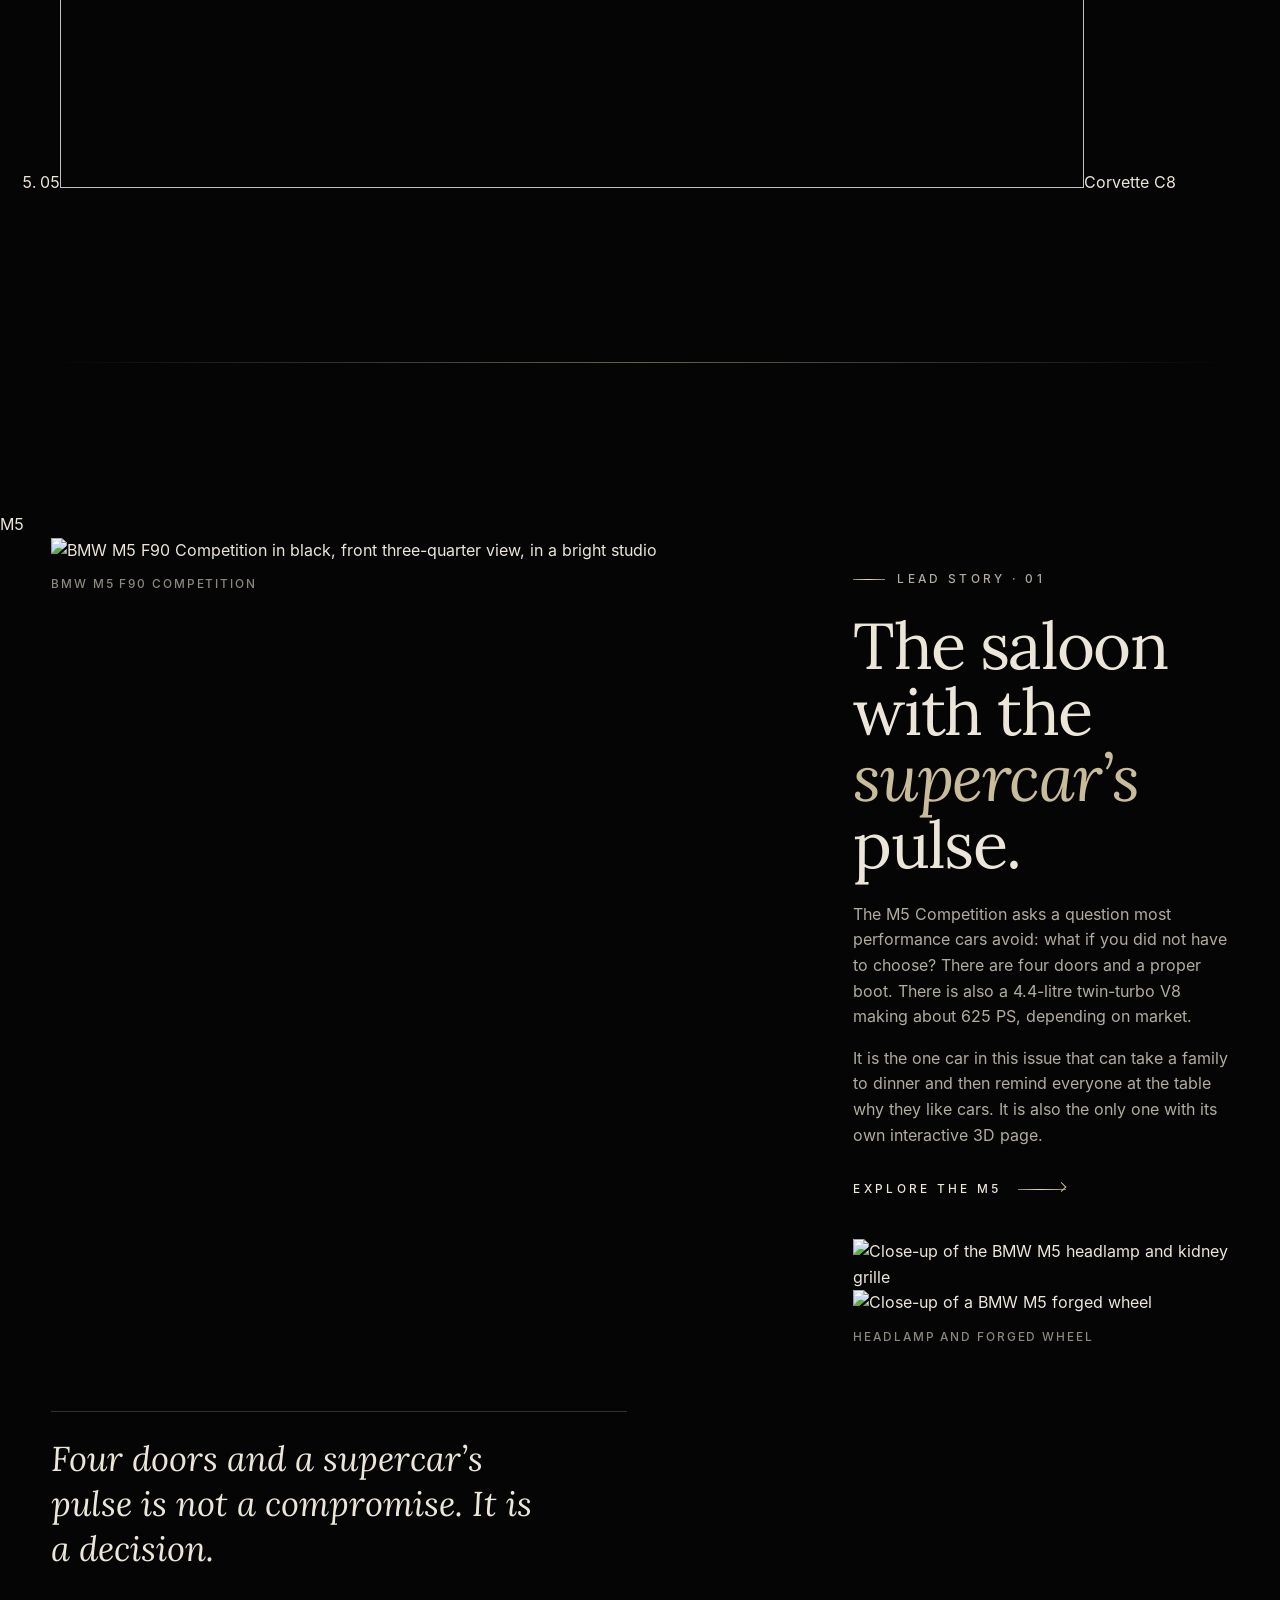
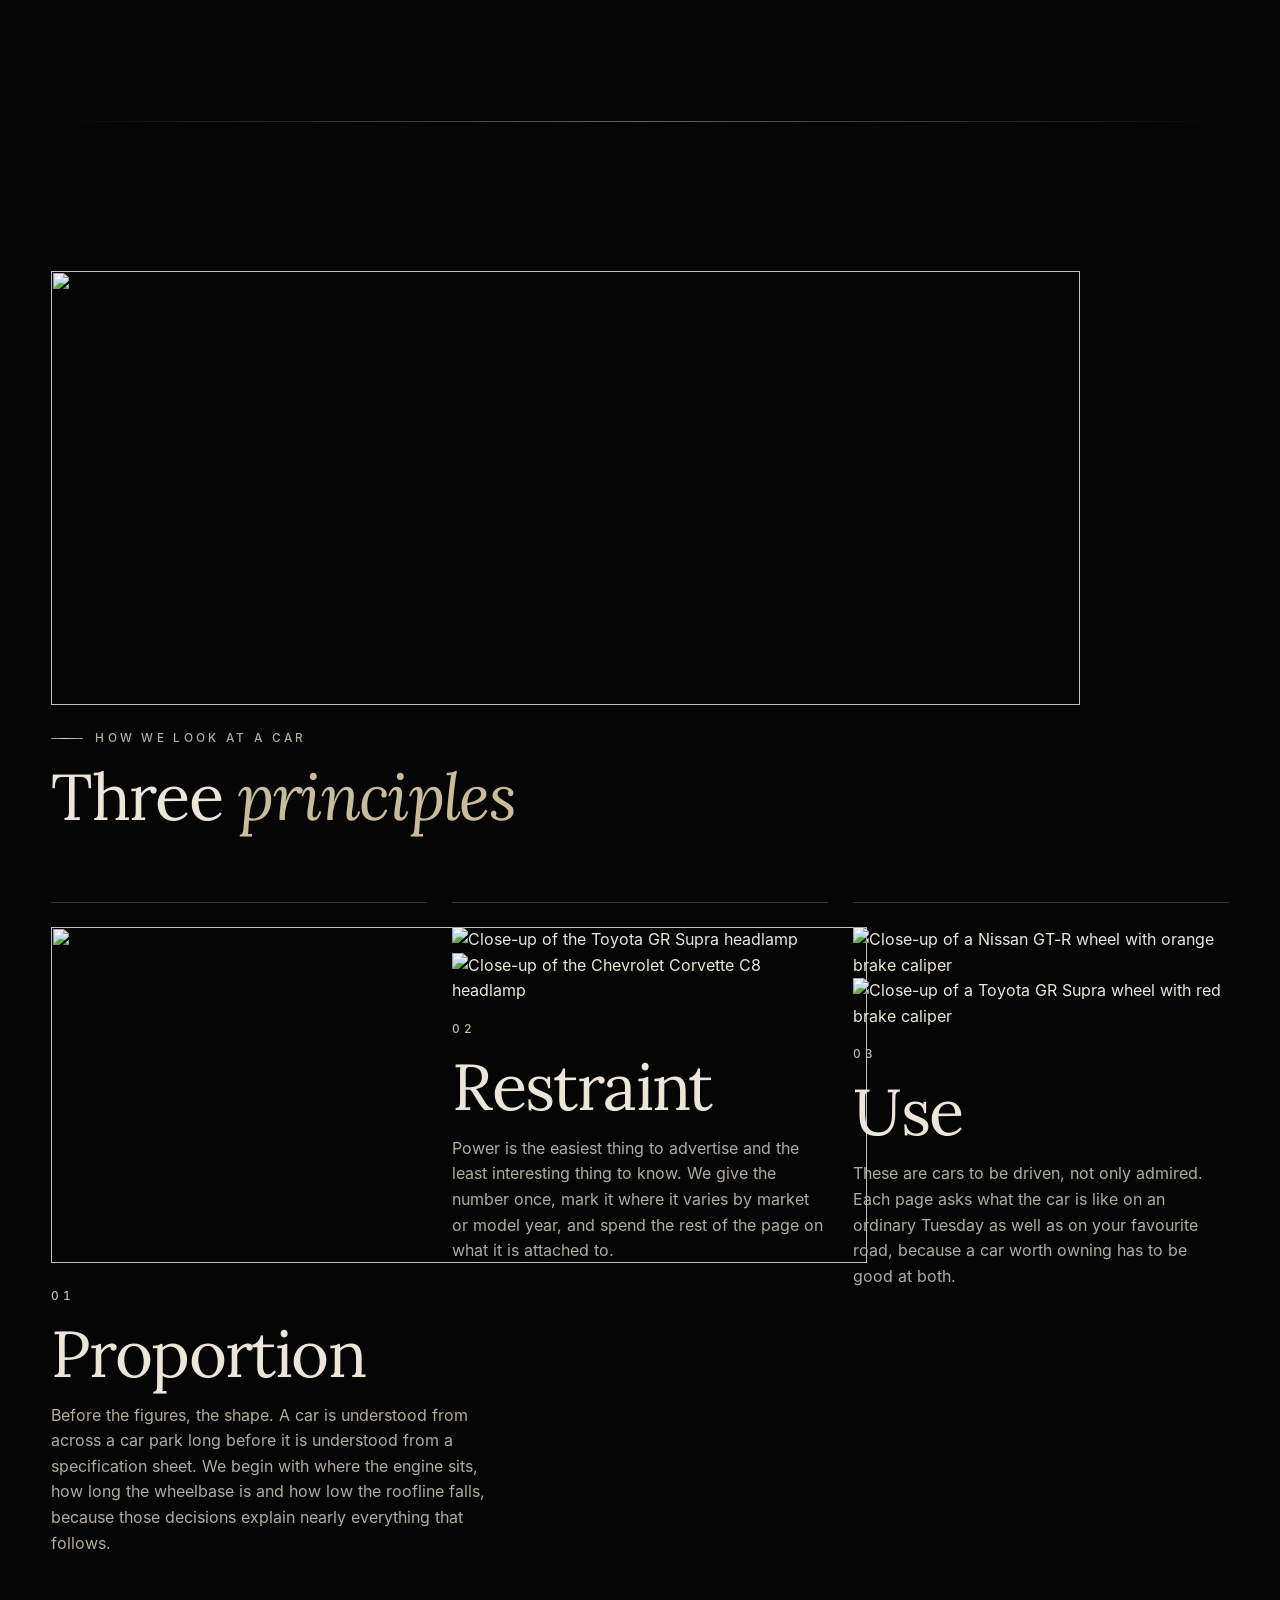
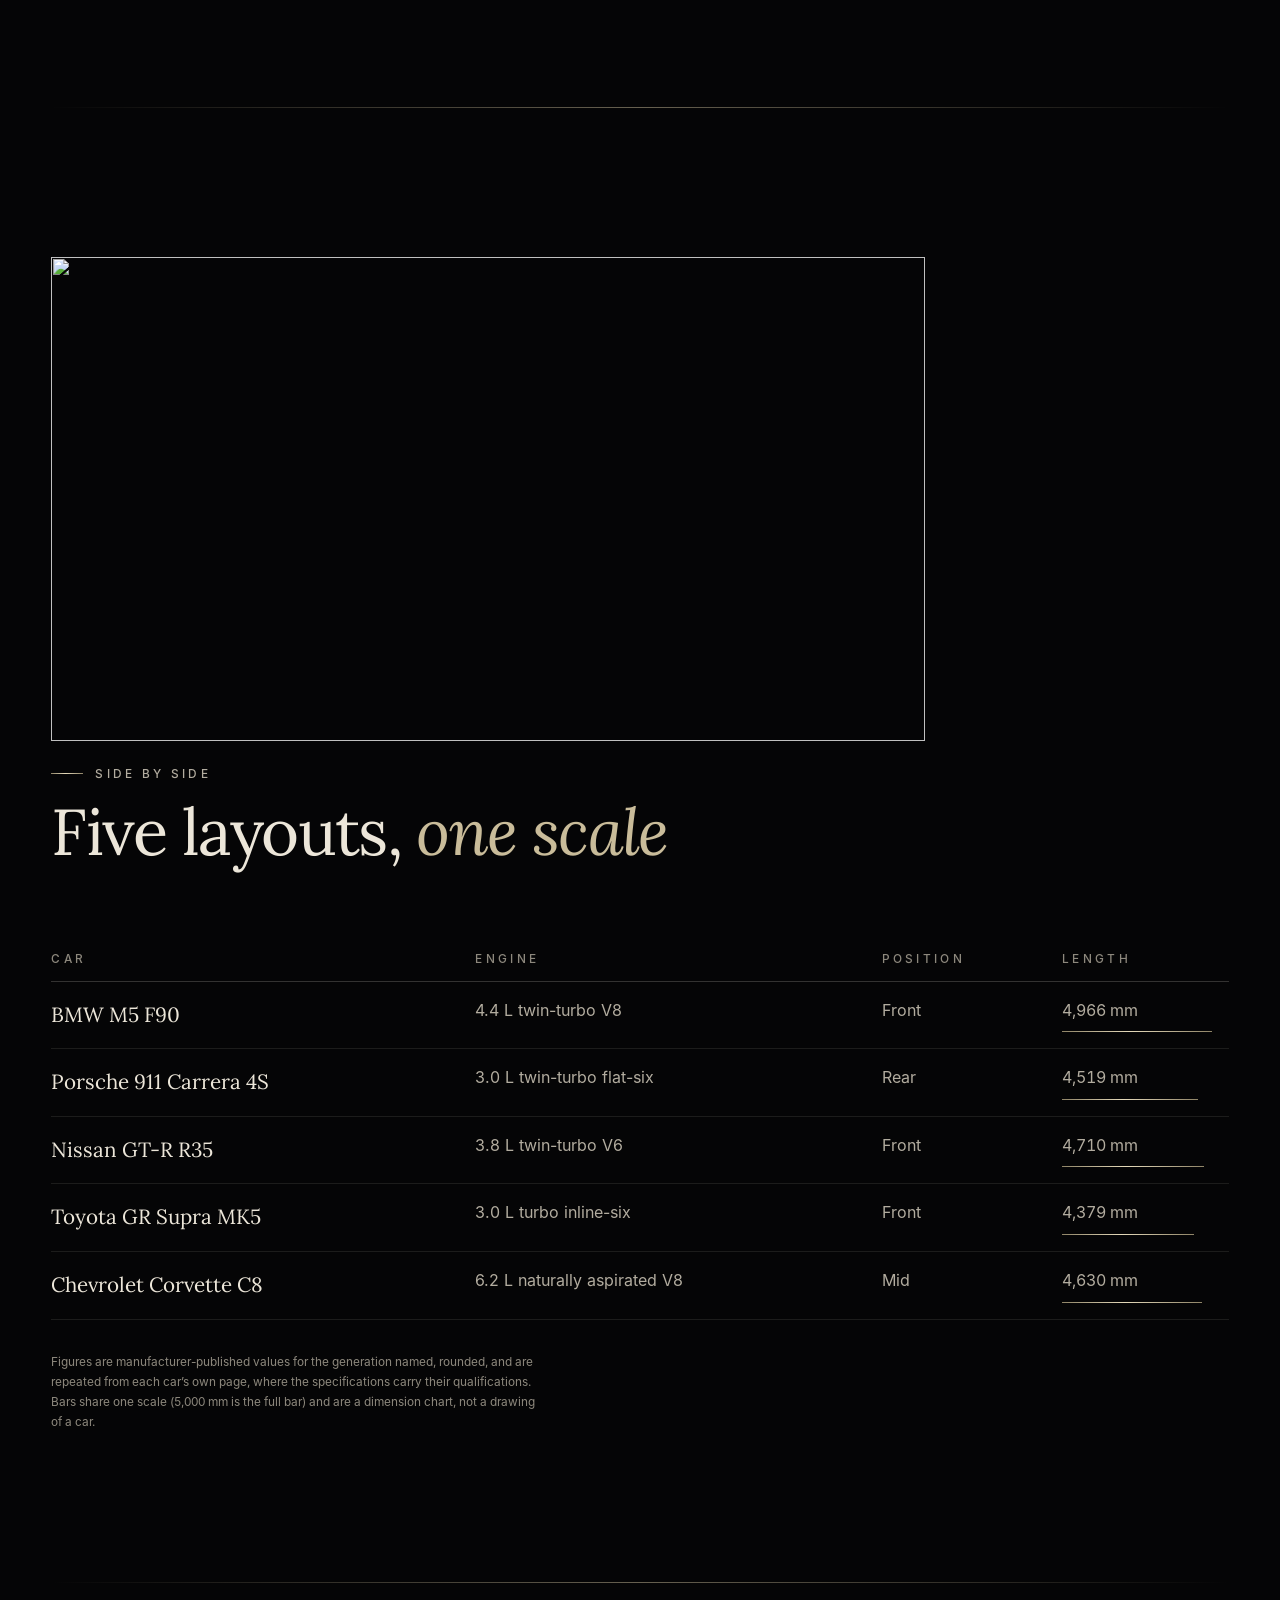
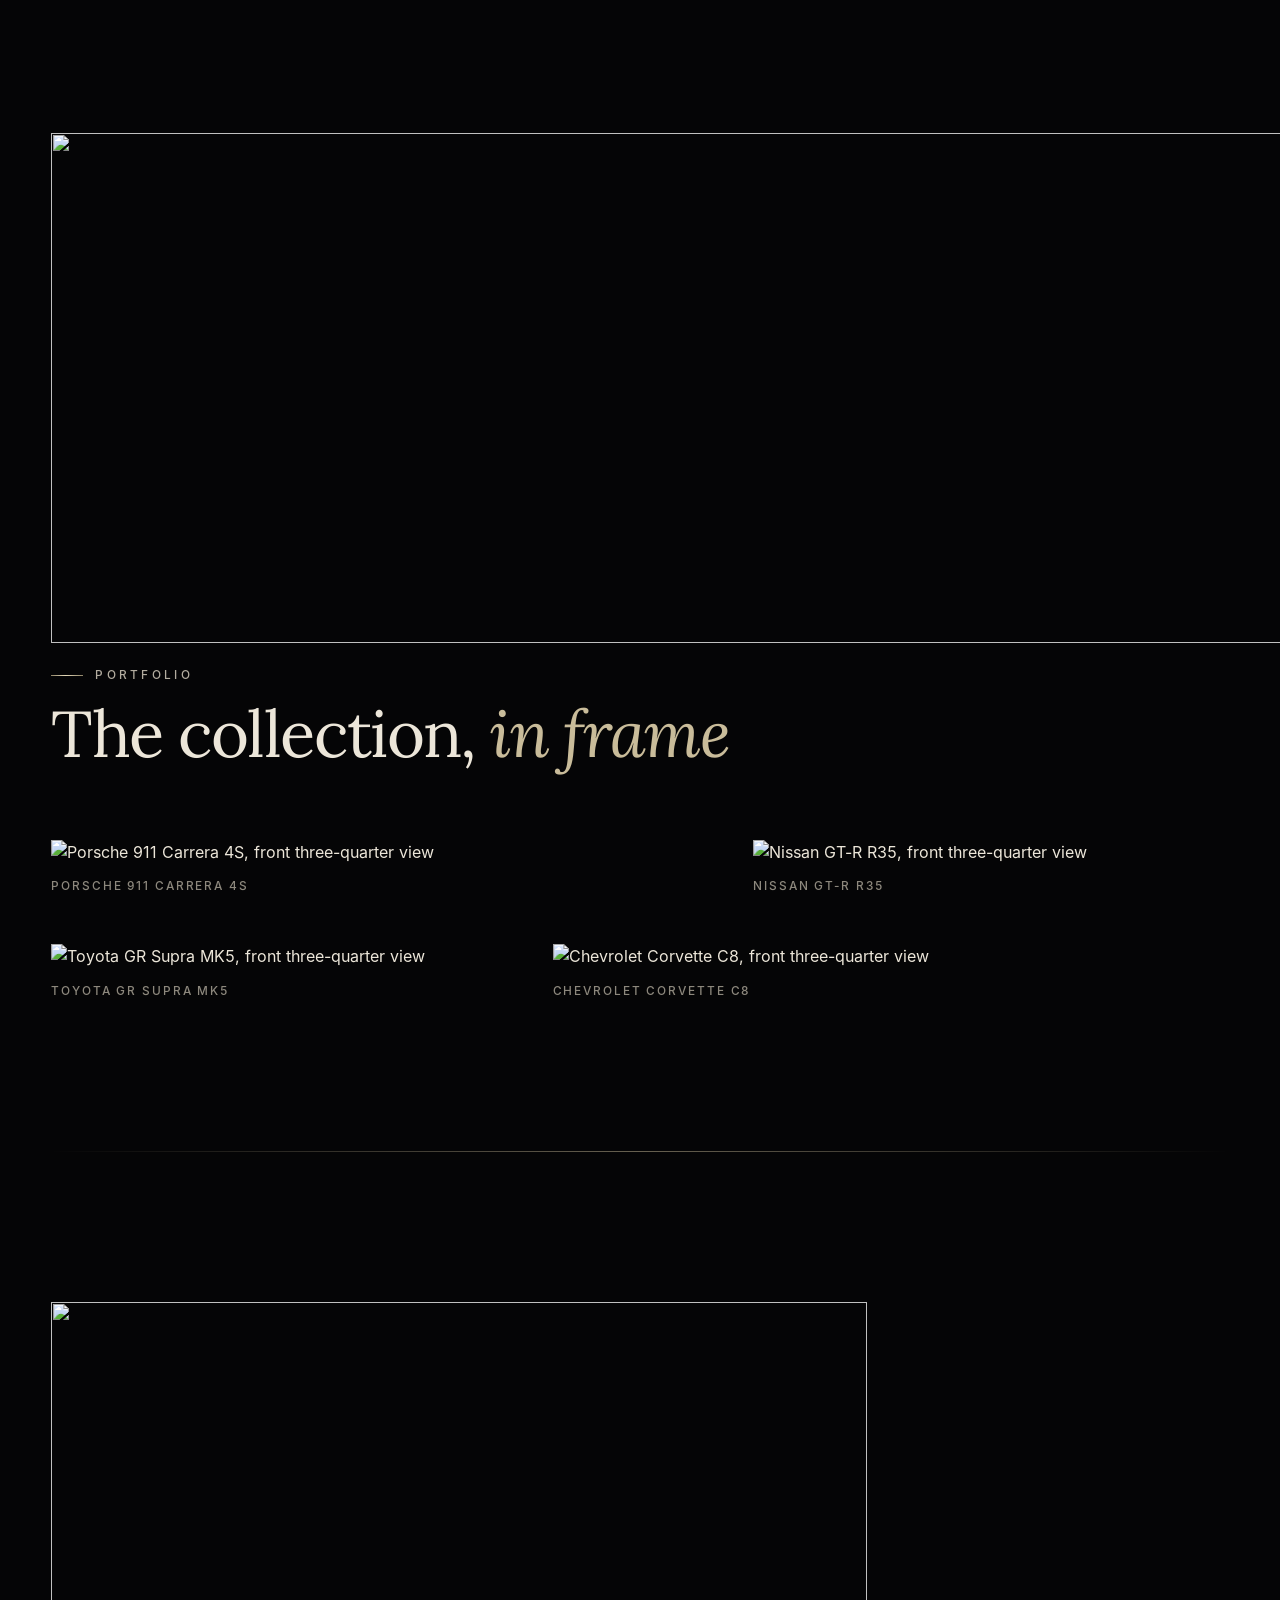
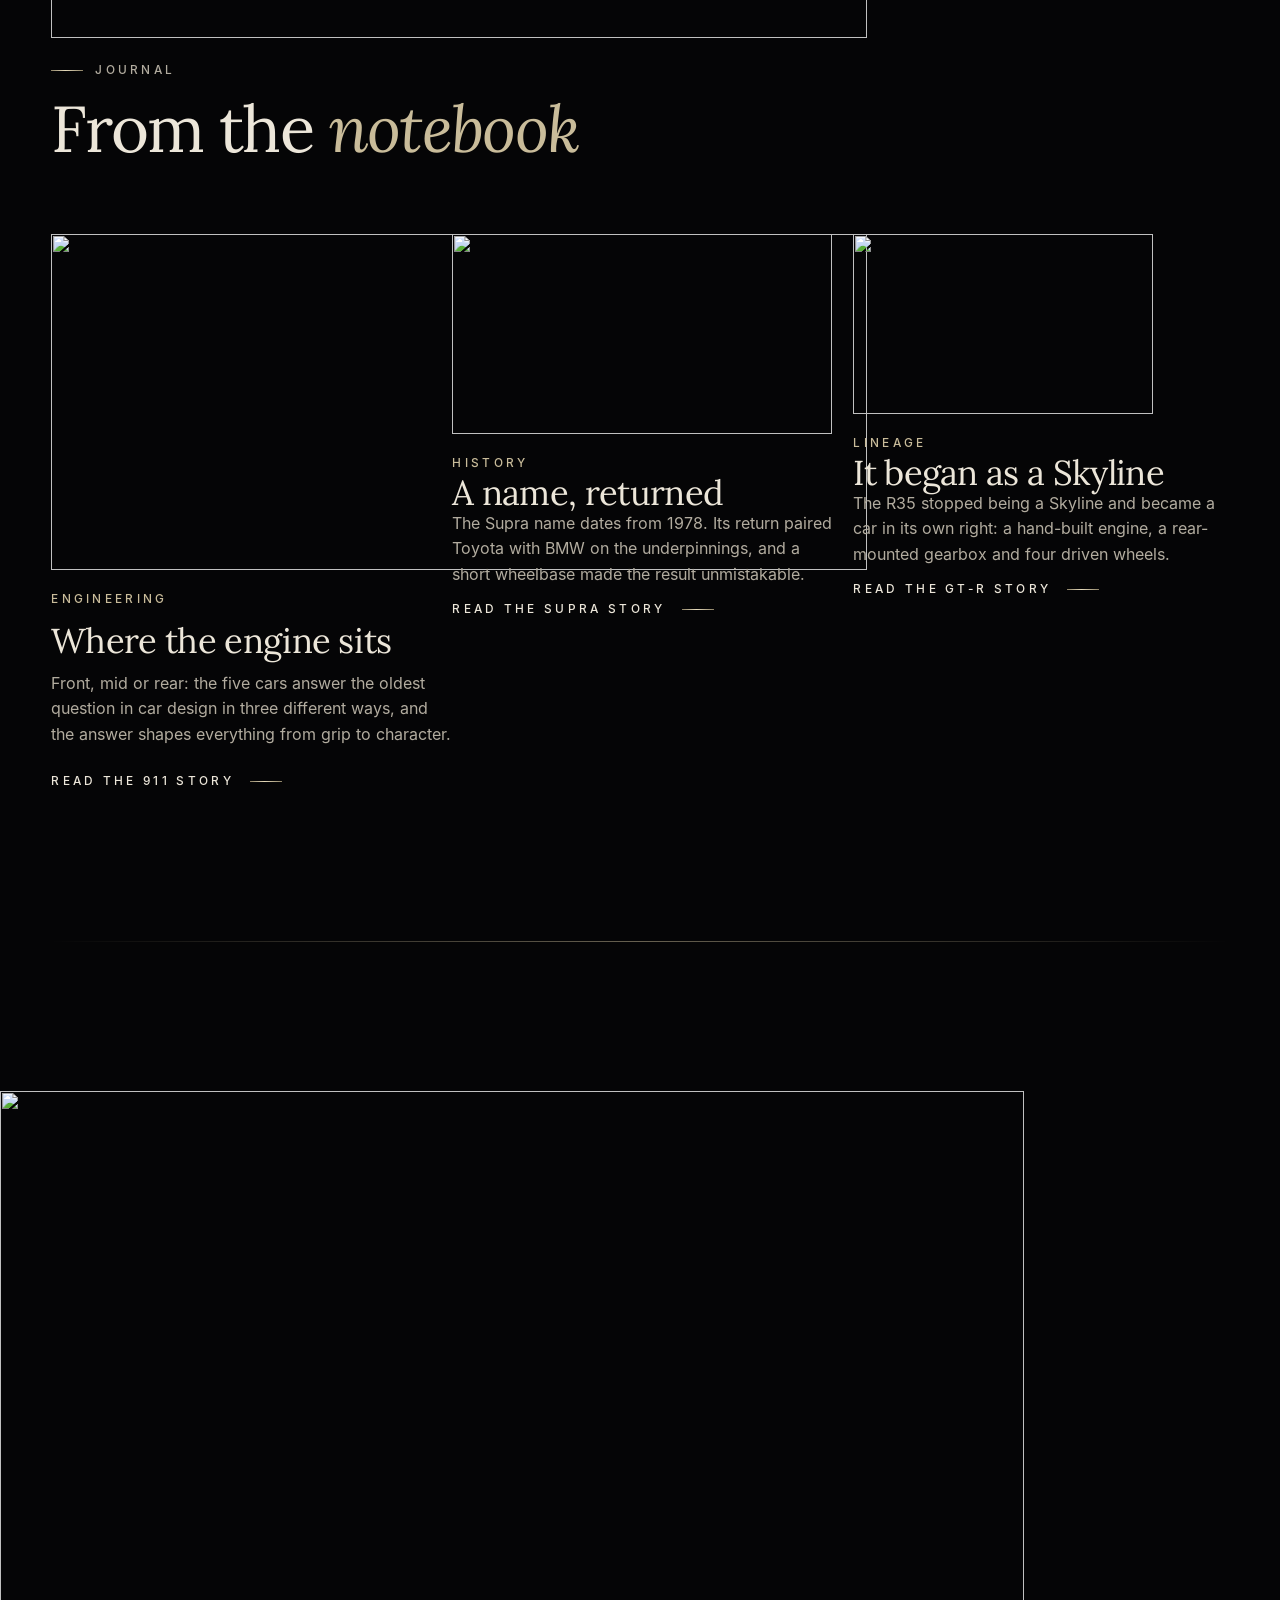
==== commit 21e8746e: "Add files via upload" ====
--- a/index.html
+++ b/index.html
@@ -5,7 +5,7 @@
   <meta name="viewport" content="width=device-width, initial-scale=1, viewport-fit=cover">
   <title>AETHER GT — Five cars, considered</title>
   <meta name="description" content="AETHER GT is an editorial study of five modern performance cars: the BMW M5, Porsche 911, Nissan GT-R, Toyota GR Supra and Chevrolet Corvette C8.">
-  <meta name="theme-color" content="#050506">
+  <meta name="theme-color" content="#123C32">
   <meta name="color-scheme" content="dark">
   <link rel="icon" href="assets/icons/favicon.svg" type="image/svg+xml">
   <link rel="icon" href="favicon.ico" sizes="48x48">
@@ -34,7 +34,6 @@
   <link rel="stylesheet" href="css/chrome.css">
   <link rel="stylesheet" href="css/pages.css">
   <link rel="stylesheet" href="css/home.css">
-  <link rel="stylesheet" href="css/road.css">
 
   <script type="importmap">
   {
@@ -57,15 +56,24 @@
   <main id="main">
 
     <!--
-      IMAGE SLOTS. Every .slot below is a designed frame with a fixed aspect ratio (--ratio, --ratio-sm on
-      small screens) and a focal point (--focus). To use a photograph or a rendered still, add the class
-      "has-image" to the .slot and put <img src alt width height loading="lazy" decoding="async"> as its
-      first child. Nothing else changes. The slot table is in README.md ("Homepage image slots").
+      IMAGES. Every car picture on this page is derived from the five photographs already in the project
+      (originals untouched in assets/images/). Derived cut-outs, close-ups and the grain tile live in
+      assets/images/home/. The photographs' source and licence are NOT yet verified: each <img> carries
+      data-credit="<id>", which must exist in tools/home-image-credits.json and in the credits list
+      at the foot of this page. See README.md ("Homepage images and credits") to swap in licensed images.
     -->
 
     <!-- 1. Masthead ------------------------------------------------------------------------------ -->
     <section class="masthead" aria-labelledby="home-title">
-      <div class="slot slot--fill" data-slot="H1" data-tone="ivory" style="--ratio:16/9;--ratio-sm:3/4;--focus:70% 55%"><span class="slot__surface" aria-hidden="true"><span class="slot__light"></span><span class="slot__floor"></span></span><span class="slot__marks" aria-hidden="true"></span><span class="slot__spec" aria-hidden="true"><b>H1</b>Cover · full-bleed crop · 2400 × 1350 min</span></div>
+      <div class="masthead__bg" aria-hidden="true">
+        <span class="masthead__glow"></span>
+        <img class="masthead__ghost" src="assets/images/home/nissan-gtr-cut.webp" alt="" width="1257" height="510" loading="lazy" decoding="async" data-credit="nissan-gtr">
+        <span class="masthead__beam"></span>
+      </div>
+      <figure class="masthead__car">
+        <img src="assets/images/home/bmw-m5-cut.webp" alt="BMW M5 F90 Competition in black, front three-quarter view" width="874" height="484" fetchpriority="high" decoding="async" data-credit="bmw-m5">
+        <figcaption class="masthead__cap"><b>01</b> BMW M5 F90 Competition</figcaption>
+      </figure>
       <div class="container masthead__grid">
         <p class="folio masthead__folio"><span>Issue 01</span><span>The Performance Collection</span></p>
         <h1 class="masthead__title" id="home-title">Five cars,<br><em>considered.</em></h1>
@@ -77,7 +85,9 @@
     </section>
 
     <!-- 2. Manifesto ------------------------------------------------------------------------------ -->
-    <section class="section manifesto" id="manifesto" aria-labelledby="manifesto-title">
+    <section class="section section--ivory manifesto" id="manifesto" aria-labelledby="manifesto-title">
+      <div class="seam seam--porsche" aria-hidden="true"><img src="assets/images/home/porsche-911-cut.webp" alt="" width="816" height="336" loading="lazy" decoding="async" data-credit="porsche-911"></div>
+      <span class="manifesto__numeral" aria-hidden="true">05</span>
       <div class="container grid">
         <p class="eyebrow manifesto__label reveal">Manifesto</p>
         <h2 class="statement manifesto__statement reveal" id="manifesto-title">A fast car is easy to describe. A <em>good</em> one takes longer.</h2>
@@ -85,20 +95,32 @@
           <p>AETHER GT is a magazine-length study of five cars that share very little on paper. One keeps a twin-turbo V8 under a four-door body. One hangs a flat-six behind the rear axle. One carries a name from 1978, and one moved its V8 behind the driver after seven generations of keeping it in front.</p>
           <p>What they share is conviction. Each answers a single question with unusual clarity, and we have tried to describe each answer plainly: what the car is, how it is put together, and what it asks of the person driving it. No superlatives we cannot support. No numbers without their qualifications.</p>
         </div>
+        <figure class="chip chip--a reveal" style="--d:2">
+          <img src="assets/images/home/bmw-m5-lamp.webp" alt="Close-up of the BMW M5 headlamp and kidney grille" width="280" height="170" loading="lazy" decoding="async" data-credit="bmw-m5">
+          <figcaption>M5 · headlamp</figcaption>
+        </figure>
+        <figure class="chip chip--b reveal" style="--d:3">
+          <img src="assets/images/home/porsche-911-wheel.webp" alt="Close-up of a Porsche 911 wheel with red brake caliper" width="150" height="190" loading="lazy" decoding="async" data-credit="porsche-911">
+          <figcaption>911 · wheel</figcaption>
+        </figure>
       </div>
     </section>
 
     <!-- 3. In this issue: the five ---------------------------------------------------------------- -->
-    <section class="section five" id="issue" aria-labelledby="five-title">
+    <section class="section section--deep five" id="issue" aria-labelledby="five-title">
+      <div class="seam seam--supra" aria-hidden="true"><img src="assets/images/home/toyota-supra-cut.webp" alt="" width="1029" height="434" loading="lazy" decoding="async" data-credit="toyota-supra"></div>
+      <div class="five__scene" aria-hidden="true"><img src="assets/images/home/corvette-c8-scene.webp" alt="" width="1024" height="700" loading="lazy" decoding="async" data-credit="corvette-c8"></div>
       <div class="container">
         <div class="head reveal">
           <p class="eyebrow">In this issue</p>
           <h2 class="title" id="five-title">Five cars, <em>five answers</em></h2>
         </div>
         <ol class="five__grid">
-          <li class="reveal">
+          <li class="five__item five__item--1 reveal">
             <a class="card" href="/cars/bmw-m5">
-              <div class="slot" data-slot="C1" data-tone="ivory" style="--ratio:3/4;--ratio-sm:4/3;--focus:50% 55%"><span class="slot__surface" aria-hidden="true"><span class="slot__light"></span><span class="slot__floor"></span></span><span class="slot__marks" aria-hidden="true"></span><span class="slot__spec" aria-hidden="true"><b>C1</b>Portrait 3:4 · 1200 × 1600</span></div>
+              <span class="pane" style="--top:22%;--cw:100%;--cx:0%;--cb:8%;--nat:874px;--lx:58%;--sx:50%">
+                <img class="pane__car" src="assets/images/home/bmw-m5-cut.webp" alt="" width="874" height="484" loading="lazy" decoding="async" data-credit="bmw-m5">
+              </span>
               <span class="card__no">01</span>
               <span class="card__make">BMW</span>
               <h3 class="card__name">M5 F90 <small>Competition</small></h3>
@@ -106,9 +128,11 @@
               <span class="card__go">Explore<i aria-hidden="true"></i></span>
             </a>
           </li>
-          <li class="reveal" style="--d:1">
+          <li class="five__item five__item--2 reveal">
             <a class="card" href="/cars/porsche-911">
-              <div class="slot" data-slot="C2" data-tone="champagne" style="--ratio:3/4;--ratio-sm:4/3;--focus:50% 55%"><span class="slot__surface" aria-hidden="true"><span class="slot__light"></span><span class="slot__floor"></span></span><span class="slot__marks" aria-hidden="true"></span><span class="slot__spec" aria-hidden="true"><b>C2</b>Portrait 3:4 · 1200 × 1600</span></div>
+              <span class="pane" style="--top:28%;--cw:135%;--cx:-20%;--cb:12%;--nat:816px;--lx:40%;--sx:50%">
+                <img class="pane__car" src="assets/images/home/porsche-911-cut.webp" alt="" width="816" height="336" loading="lazy" decoding="async" data-credit="porsche-911">
+              </span>
               <span class="card__no">02</span>
               <span class="card__make">Porsche</span>
               <h3 class="card__name">911 <small>Carrera 4S</small></h3>
@@ -116,9 +140,11 @@
               <span class="card__go">Explore<i aria-hidden="true"></i></span>
             </a>
           </li>
-          <li class="reveal" style="--d:2">
+          <li class="five__item five__item--3 reveal">
             <a class="card" href="/cars/nissan-gt-r">
-              <div class="slot" data-slot="C3" data-tone="gunmetal" style="--ratio:3/4;--ratio-sm:4/3;--focus:50% 55%"><span class="slot__surface" aria-hidden="true"><span class="slot__light"></span><span class="slot__floor"></span></span><span class="slot__marks" aria-hidden="true"></span><span class="slot__spec" aria-hidden="true"><b>C3</b>Portrait 3:4 · 1200 × 1600</span></div>
+              <span class="pane" style="--top:24%;--cw:98%;--cx:1%;--cb:8%;--nat:1257px;--lx:46%;--sx:50%">
+                <img class="pane__car" src="assets/images/home/nissan-gtr-cut.webp" alt="" width="1257" height="510" loading="lazy" decoding="async" data-credit="nissan-gtr">
+              </span>
               <span class="card__no">03</span>
               <span class="card__make">Nissan</span>
               <h3 class="card__name">GT-R <small>R35</small></h3>
@@ -126,9 +152,11 @@
               <span class="card__go">Explore<i aria-hidden="true"></i></span>
             </a>
           </li>
-          <li class="reveal" style="--d:3">
+          <li class="five__item five__item--4 reveal">
             <a class="card" href="/cars/toyota-supra">
-              <div class="slot" data-slot="C4" data-tone="bronze" style="--ratio:3/4;--ratio-sm:4/3;--focus:50% 55%"><span class="slot__surface" aria-hidden="true"><span class="slot__light"></span><span class="slot__floor"></span></span><span class="slot__marks" aria-hidden="true"></span><span class="slot__spec" aria-hidden="true"><b>C4</b>Portrait 3:4 · 1200 × 1600</span></div>
+              <span class="pane" style="--top:26%;--cw:118%;--cx:-9%;--cb:9%;--nat:1029px;--lx:60%;--sx:50%">
+                <img class="pane__car" src="assets/images/home/toyota-supra-cut.webp" alt="" width="1029" height="434" loading="lazy" decoding="async" data-credit="toyota-supra">
+              </span>
               <span class="card__no">04</span>
               <span class="card__make">Toyota</span>
               <h3 class="card__name">GR Supra <small>MK5</small></h3>
@@ -136,9 +164,11 @@
               <span class="card__go">Explore<i aria-hidden="true"></i></span>
             </a>
           </li>
-          <li class="reveal" style="--d:4">
+          <li class="five__item five__item--5 reveal">
             <a class="card" href="/cars/corvette-c8">
-              <div class="slot" data-slot="C5" data-tone="platinum" style="--ratio:3/4;--ratio-sm:4/3;--focus:50% 55%"><span class="slot__surface" aria-hidden="true"><span class="slot__light"></span><span class="slot__floor"></span></span><span class="slot__marks" aria-hidden="true"></span><span class="slot__spec" aria-hidden="true"><b>C5</b>Portrait 3:4 · 1200 × 1600</span></div>
+              <span class="pane">
+                <img class="pane__scene" src="assets/images/home/corvette-c8-scene.webp" alt="" width="1024" height="700" loading="lazy" decoding="async" data-credit="corvette-c8">
+              </span>
               <span class="card__no">05</span>
               <span class="card__make">Chevrolet</span>
               <h3 class="card__name">Corvette <small>C8</small></h3>
@@ -150,65 +180,27 @@
       </div>
     </section>
 
-    <!-- 3b. The road: a scroll journey through the five ---------------------------------------- -->
-    <section class="section road" id="road" aria-labelledby="road-title">
-      <div class="container road__intro">
-        <p class="eyebrow road__eyebrow reveal">The road</p>
-        <h2 class="title road__title reveal" id="road-title" style="--d:1">Five cars, one <em>country lane</em>.</h2>
-        <p class="road__lede reveal" style="--d:2">Scroll the lane from first bend to last. Each car waits where its character is easiest to read.</p>
-      </div>
-      <div class="road__stage" data-road>
-        <svg class="road__map" aria-hidden="true" focusable="false"></svg>
-        <ol class="road__stops" aria-label="The five cars, in order along the road">
-          <li class="road__stop">
-            <img class="road__car" src="assets/road/bmw-m5.webp" width="260" height="549" style="--w:260;--h:549" alt="" loading="lazy" decoding="async">
-            <div class="road__caption">
-              <p class="road__no">01 · BMW M5 F90 Competition</p>
-              <h3 class="road__name">The four-door that refuses to apologise</h3>
-              <p class="road__text">Family-sized, flat-out quick. The road opens with the one that carries the most luggage and the most noise.</p>
-            </div>
-          </li>
-          <li class="road__stop">
-            <img class="road__car" src="assets/road/porsche-911.webp" width="258" height="504" style="--w:258;--h:504" alt="" loading="lazy" decoding="async">
-            <div class="road__caption">
-              <p class="road__no">02 · Porsche 911 Carrera 4S</p>
-              <h3 class="road__name">Engine behind, grip everywhere</h3>
-              <p class="road__text">Narrow-shouldered and rear-engined; all-wheel drive turns the first long bend into a straight line.</p>
-            </div>
-          </li>
-          <li class="road__stop">
-            <img class="road__car" src="assets/road/nissan-gt-r.webp" width="274" height="526" style="--w:274;--h:526" alt="" loading="lazy" decoding="async">
-            <div class="road__caption">
-              <p class="road__no">03 · Nissan GT-R R35</p>
-              <h3 class="road__name">Wide, heavy, relentless</h3>
-              <p class="road__text">Broad haunches and a computer-assisted grip that still feels faintly mechanical at every corner exit.</p>
-            </div>
-          </li>
-          <li class="road__stop">
-            <img class="road__car" src="assets/road/toyota-supra.webp" width="256" height="490" style="--w:256;--h:490" alt="" loading="lazy" decoding="async">
-            <div class="road__caption">
-              <p class="road__no">04 · Toyota GR Supra A90</p>
-              <h3 class="road__name">Short wheelbase, quick hands</h3>
-              <p class="road__text">A compact coupe that rotates early and settles quickly: the road tightens and it simply follows.</p>
-            </div>
-          </li>
-          <li class="road__stop">
-            <img class="road__car" src="assets/road/chevrolet-corvette.webp" width="262" height="514" style="--w:262;--h:514" alt="" loading="lazy" decoding="async">
-            <div class="road__caption">
-              <p class="road__no">05 · Chevrolet Corvette C8 Stingray</p>
-              <h3 class="road__name">Engine moves to the middle</h3>
-              <p class="road__text">The mid-engine layout closes the journey: low, wide and pointed at the horizon.</p>
-            </div>
-          </li>
-        </ol>
-      </div>
+    <!-- 3b. Five cars, one standard: a transition band that replaces the old road section ------- -->
+    <section class="section section--green lineup" id="lineup" aria-labelledby="lineup-title">
+      <div class="container lineup__intro">
+        <p class="eyebrow reveal">Five cars, one standard</p>
+        <h2 class="title lineup__title reveal" id="lineup-title" style="--d:1">Different layouts. <em>The same care.</em></h2>
+      </div>
+      <ol class="lineup__slats">
+        <li class="reveal"><a class="slat" href="/cars/bmw-m5" aria-label="BMW M5 F90 Competition"><span class="slat__no">01</span><img class="slat__car slat__car--r" src="assets/images/home/bmw-m5-cut.webp" alt="" width="874" height="484" loading="lazy" decoding="async" data-credit="bmw-m5"><span class="slat__name">BMW M5</span></a></li>
+        <li class="reveal" style="--d:1"><a class="slat" href="/cars/porsche-911" aria-label="Porsche 911 Carrera 4S"><span class="slat__no">02</span><img class="slat__car slat__car--l" src="assets/images/home/porsche-911-cut.webp" alt="" width="816" height="336" loading="lazy" decoding="async" data-credit="porsche-911"><span class="slat__name">Porsche 911</span></a></li>
+        <li class="reveal" style="--d:2"><a class="slat" href="/cars/nissan-gt-r" aria-label="Nissan GT-R R35"><span class="slat__no">03</span><img class="slat__car slat__car--l" src="assets/images/home/nissan-gtr-cut.webp" alt="" width="1257" height="510" loading="lazy" decoding="async" data-credit="nissan-gtr"><span class="slat__name">Nissan GT-R</span></a></li>
+        <li class="reveal" style="--d:3"><a class="slat" href="/cars/toyota-supra" aria-label="Toyota GR Supra MK5"><span class="slat__no">04</span><img class="slat__car slat__car--r" src="assets/images/home/toyota-supra-cut.webp" alt="" width="1029" height="434" loading="lazy" decoding="async" data-credit="toyota-supra"><span class="slat__name">Toyota GR Supra</span></a></li>
+        <li class="reveal" style="--d:4"><a class="slat" href="/cars/corvette-c8" aria-label="Chevrolet Corvette C8"><span class="slat__no">05</span><img class="slat__car slat__car--scene" src="assets/images/home/corvette-c8-scene.webp" alt="" width="1024" height="700" loading="lazy" decoding="async" data-credit="corvette-c8"><span class="slat__name">Corvette C8</span></a></li>
+      </ol>
     </section>
 
     <!-- 4. Lead story: BMW ------------------------------------------------------------------------ -->
-    <section class="section lead" id="lead" aria-labelledby="lead-title">
+    <section class="section section--ivory lead" id="lead" aria-labelledby="lead-title">
+      <span class="lead__glyph" aria-hidden="true">M5</span>
       <div class="container grid">
         <figure class="fig lead__main reveal">
-          <div class="slot" data-slot="F1" data-tone="ivory" style="--ratio:3/2;--ratio-sm:4/3;--focus:50% 55%"><span class="slot__surface" aria-hidden="true"><span class="slot__light"></span><span class="slot__floor"></span></span><span class="slot__marks" aria-hidden="true"></span><span class="slot__spec" aria-hidden="true"><b>F1</b>Landscape 3:2 · 2400 × 1600</span></div>
+          <span class="lead__photo"><img src="assets/images/home/bmw-m5-photo.webp" alt="BMW M5 F90 Competition in black, front three-quarter view, in a bright studio" width="958" height="704" loading="lazy" decoding="async" data-credit="bmw-m5"></span>
           <figcaption class="fig__caption">BMW M5 F90 Competition</figcaption>
         </figure>
         <div class="lead__copy">
@@ -221,8 +213,11 @@
           <a class="explore reveal" style="--d:3" href="/cars/bmw-m5" aria-label="Explore the BMW M5 F90 Competition">Explore the M5<i aria-hidden="true"></i></a>
         </div>
         <figure class="fig lead__detail reveal" style="--d:2">
-          <div class="slot" data-slot="F2" data-tone="ivory" style="--ratio:4/5;--ratio-sm:4/5;--focus:50% 50%"><span class="slot__surface" aria-hidden="true"><span class="slot__light"></span><span class="slot__floor"></span></span><span class="slot__marks" aria-hidden="true"></span><span class="slot__spec" aria-hidden="true"><b>F2</b>Detail 4:5 · 1200 × 1500</span></div>
-          <figcaption class="fig__caption">Twin-turbo V8</figcaption>
+          <span class="lead__frame">
+            <img class="lead__lamp" src="assets/images/home/bmw-m5-lamp.webp" alt="Close-up of the BMW M5 headlamp and kidney grille" width="280" height="170" loading="lazy" decoding="async" data-credit="bmw-m5">
+            <img class="lead__wheel" src="assets/images/home/bmw-m5-wheel.webp" alt="Close-up of a BMW M5 forged wheel" width="176" height="236" loading="lazy" decoding="async" data-credit="bmw-m5">
+          </span>
+          <figcaption class="fig__caption">Headlamp and forged wheel</figcaption>
         </figure>
         <blockquote class="pull lead__pull reveal">
           <p>Four doors and a supercar’s pulse is not a compromise. It is a decision.</p>
@@ -231,24 +226,36 @@
     </section>
 
     <!-- 5. Philosophy ----------------------------------------------------------------------------- -->
-    <section class="section principles" id="principles" aria-labelledby="principles-title">
+    <section class="section section--deep principles" id="principles" aria-labelledby="principles-title">
       <div class="container">
-        <div class="head reveal">
+        <div class="head head--ghost reveal">
+          <div class="head__ghost" aria-hidden="true"><img src="assets/images/home/toyota-supra-cut.webp" alt="" width="1029" height="434" loading="lazy" decoding="async" data-credit="toyota-supra"></div>
           <p class="eyebrow">How we look at a car</p>
           <h2 class="title" id="principles-title">Three <em>principles</em></h2>
         </div>
         <ol class="principles__list">
-          <li class="principle reveal">
+          <li class="principle principle--1 reveal">
+            <span class="principle__visual pane">
+              <img class="pane__car" src="assets/images/home/porsche-911-cut.webp" alt="" width="816" height="336" loading="lazy" decoding="async" data-credit="porsche-911">
+            </span>
             <span class="principle__no">01</span>
             <h3 class="principle__name">Proportion</h3>
             <p>Before the figures, the shape. A car is understood from across a car park long before it is understood from a specification sheet. We begin with where the engine sits, how long the wheelbase is and how low the roofline falls, because those decisions explain nearly everything that follows.</p>
           </li>
-          <li class="principle reveal" style="--d:1">
+          <li class="principle principle--2 reveal" style="--d:1">
+            <span class="principle__visual principle__visual--pair">
+              <img class="principle__a" src="assets/images/home/toyota-supra-lamp.webp" alt="Close-up of the Toyota GR Supra headlamp" width="380" height="200" loading="lazy" decoding="async" data-credit="toyota-supra">
+              <img class="principle__b" src="assets/images/home/corvette-c8-lamp.webp" alt="Close-up of the Chevrolet Corvette C8 headlamp" width="260" height="160" loading="lazy" decoding="async" data-credit="corvette-c8">
+            </span>
             <span class="principle__no">02</span>
             <h3 class="principle__name">Restraint</h3>
             <p>Power is the easiest thing to advertise and the least interesting thing to know. We give the number once, mark it where it varies by market or model year, and spend the rest of the page on what it is attached to.</p>
           </li>
-          <li class="principle reveal" style="--d:2">
+          <li class="principle principle--3 reveal" style="--d:2">
+            <span class="principle__visual principle__visual--pair">
+              <img class="principle__a" src="assets/images/home/nissan-gtr-wheel.webp" alt="Close-up of a Nissan GT-R wheel with orange brake caliper" width="200" height="245" loading="lazy" decoding="async" data-credit="nissan-gtr">
+              <img class="principle__b" src="assets/images/home/toyota-supra-wheel.webp" alt="Close-up of a Toyota GR Supra wheel with red brake caliper" width="200" height="230" loading="lazy" decoding="async" data-credit="toyota-supra">
+            </span>
             <span class="principle__no">03</span>
             <h3 class="principle__name">Use</h3>
             <p>These are cars to be driven, not only admired. Each page asks what the car is like on an ordinary Tuesday as well as on your favourite road, because a car worth owning has to be good at both.</p>
@@ -258,9 +265,10 @@
     </section>
 
     <!-- 6. Side by side --------------------------------------------------------------------------- -->
-    <section class="section span" id="side-by-side" aria-labelledby="span-title">
+    <section class="section section--ivory span" id="side-by-side" aria-labelledby="span-title">
       <div class="container">
-        <div class="head reveal">
+        <div class="head head--ghost reveal">
+          <div class="head__ghost" aria-hidden="true"><img src="assets/images/home/bmw-m5-cut.webp" alt="" width="874" height="484" loading="lazy" decoding="async" data-credit="bmw-m5"></div>
           <p class="eyebrow">Side by side</p>
           <h2 class="title" id="span-title">Five layouts, <em>one scale</em></h2>
         </div>
@@ -284,27 +292,28 @@
     </section>
 
     <!-- 7. Gallery -------------------------------------------------------------------------------- -->
-    <section class="section gallery" id="gallery" aria-labelledby="gallery-title">
+    <section class="section section--green gallery" id="gallery" aria-labelledby="gallery-title">
       <div class="container">
-        <div class="head reveal">
+        <div class="head head--ghost reveal">
+          <div class="head__ghost" aria-hidden="true"><img src="assets/images/home/nissan-gtr-cut.webp" alt="" width="1257" height="510" loading="lazy" decoding="async" data-credit="nissan-gtr"></div>
           <p class="eyebrow">Portfolio</p>
           <h2 class="title" id="gallery-title">The collection, <em>in frame</em></h2>
         </div>
         <div class="gallery__grid">
           <figure class="fig gallery__a reveal">
-            <div class="slot" data-slot="G1" data-tone="champagne" style="--ratio:3/2;--ratio-sm:4/3;--focus:50% 55%"><span class="slot__surface" aria-hidden="true"><span class="slot__light"></span><span class="slot__floor"></span></span><span class="slot__marks" aria-hidden="true"></span><span class="slot__spec" aria-hidden="true"><b>G1</b>Landscape 3:2 · 2400 × 1600</span></div>
+            <span class="pane" style="--top:28%;--cw:112%;--cx:-6%;--cb:9%;--nat:816px;--lx:50%"><img class="pane__car" src="assets/images/home/porsche-911-cut.webp" alt="Porsche 911 Carrera 4S, front three-quarter view" width="816" height="336" loading="lazy" decoding="async" data-credit="porsche-911"></span>
             <figcaption class="fig__caption">Porsche 911 Carrera 4S</figcaption>
           </figure>
           <figure class="fig gallery__b reveal" style="--d:1">
-            <div class="slot" data-slot="G2" data-tone="gunmetal" style="--ratio:4/5;--ratio-sm:4/5;--focus:50% 50%"><span class="slot__surface" aria-hidden="true"><span class="slot__light"></span><span class="slot__floor"></span></span><span class="slot__marks" aria-hidden="true"></span><span class="slot__spec" aria-hidden="true"><b>G2</b>Portrait 4:5 · 1200 × 1500</span></div>
+            <span class="pane" style="--top:22%;--cw:300%;--cx:-8%;--cb:30%;--nat:1257px;--lx:30%"><img class="pane__car" src="assets/images/home/nissan-gtr-cut.webp" alt="Nissan GT-R R35, front three-quarter view" width="1257" height="510" loading="lazy" decoding="async" data-credit="nissan-gtr"></span>
             <figcaption class="fig__caption">Nissan GT-R R35</figcaption>
           </figure>
           <figure class="fig gallery__c reveal">
-            <div class="slot" data-slot="G3" data-tone="bronze" style="--ratio:4/5;--ratio-sm:4/5;--focus:50% 50%"><span class="slot__surface" aria-hidden="true"><span class="slot__light"></span><span class="slot__floor"></span></span><span class="slot__marks" aria-hidden="true"></span><span class="slot__spec" aria-hidden="true"><b>G3</b>Portrait 4:5 · 1200 × 1500</span></div>
+            <span class="pane" style="--top:22%;--cw:250%;--cx:-88%;--cb:28%;--nat:1029px;--lx:70%"><img class="pane__car" src="assets/images/home/toyota-supra-cut.webp" alt="Toyota GR Supra MK5, front three-quarter view" width="1029" height="434" loading="lazy" decoding="async" data-credit="toyota-supra"></span>
             <figcaption class="fig__caption">Toyota GR Supra MK5</figcaption>
           </figure>
           <figure class="fig gallery__d reveal" style="--d:1">
-            <div class="slot" data-slot="G4" data-tone="platinum" style="--ratio:16/9;--ratio-sm:4/3;--focus:50% 55%"><span class="slot__surface" aria-hidden="true"><span class="slot__light"></span><span class="slot__floor"></span></span><span class="slot__marks" aria-hidden="true"></span><span class="slot__spec" aria-hidden="true"><b>G4</b>Wide 16:9 · 2400 × 1350</span></div>
+            <span class="pane pane--wide"><img class="pane__scene" src="assets/images/home/corvette-c8-scene.webp" alt="Chevrolet Corvette C8, front three-quarter view" width="1024" height="700" loading="lazy" decoding="async" data-credit="corvette-c8"></span>
             <figcaption class="fig__caption">Chevrolet Corvette C8</figcaption>
           </figure>
         </div>
@@ -312,38 +321,43 @@
     </section>
 
     <!-- 8. Journal -------------------------------------------------------------------------------- -->
-    <section class="section journal" id="journal" aria-labelledby="journal-title">
+    <section class="section section--ivory journal" id="journal" aria-labelledby="journal-title">
       <div class="container">
-        <div class="head reveal">
+        <div class="head head--ghost reveal">
+          <div class="head__ghost" aria-hidden="true"><img src="assets/images/home/porsche-911-cut.webp" alt="" width="816" height="336" loading="lazy" decoding="async" data-credit="porsche-911"></div>
           <p class="eyebrow">Journal</p>
           <h2 class="title" id="journal-title">From the <em>notebook</em></h2>
         </div>
         <div class="journal__grid">
-          <article class="teaser reveal">
+          <article class="teaser teaser--lead reveal">
             <a class="teaser__link" href="/cars/porsche-911#story">
-              <div class="slot" data-slot="J1" data-tone="champagne" style="--ratio:3/2;--ratio-sm:4/3;--focus:50% 50%"><span class="slot__surface" aria-hidden="true"><span class="slot__light"></span><span class="slot__floor"></span></span><span class="slot__marks" aria-hidden="true"></span><span class="slot__spec" aria-hidden="true"><b>J1</b>Landscape 3:2 · 1600 × 1067</span></div>
+              <span class="pane" style="--top:26%;--cw:104%;--cx:-2%;--cb:10%;--nat:816px;--lx:45%"><img class="pane__car" src="assets/images/home/porsche-911-cut.webp" alt="" width="816" height="336" loading="lazy" decoding="async" data-credit="porsche-911"></span>
               <p class="teaser__kicker">Engineering</p>
               <h3 class="teaser__title">Where the engine sits</h3>
               <p class="teaser__text">Front, mid or rear: the five cars answer the oldest question in car design in three different ways, and the answer shapes everything from grip to character.</p>
               <span class="teaser__go">Read the 911 story<i aria-hidden="true"></i></span>
             </a>
           </article>
-          <article class="teaser reveal" style="--d:1">
+          <article class="teaser teaser--side reveal" style="--d:1">
             <a class="teaser__link" href="/cars/toyota-supra#story">
-              <div class="slot" data-slot="J2" data-tone="bronze" style="--ratio:3/2;--ratio-sm:4/3;--focus:50% 50%"><span class="slot__surface" aria-hidden="true"><span class="slot__light"></span><span class="slot__floor"></span></span><span class="slot__marks" aria-hidden="true"></span><span class="slot__spec" aria-hidden="true"><b>J2</b>Landscape 3:2 · 1600 × 1067</span></div>
-              <p class="teaser__kicker">History</p>
-              <h3 class="teaser__title">A name, returned</h3>
-              <p class="teaser__text">The Supra name dates from 1978. Its return paired Toyota with BMW on the underpinnings, and a short wheelbase made the result unmistakable.</p>
-              <span class="teaser__go">Read the Supra story<i aria-hidden="true"></i></span>
+              <span class="teaser__thumb"><img src="assets/images/home/toyota-supra-lamp.webp" alt="" width="380" height="200" loading="lazy" decoding="async" data-credit="toyota-supra"></span>
+              <span class="teaser__body">
+                <p class="teaser__kicker">History</p>
+                <h3 class="teaser__title">A name, returned</h3>
+                <p class="teaser__text">The Supra name dates from 1978. Its return paired Toyota with BMW on the underpinnings, and a short wheelbase made the result unmistakable.</p>
+                <span class="teaser__go">Read the Supra story<i aria-hidden="true"></i></span>
+              </span>
             </a>
           </article>
-          <article class="teaser reveal" style="--d:2">
+          <article class="teaser teaser--side reveal" style="--d:2">
             <a class="teaser__link" href="/cars/nissan-gt-r#story">
-              <div class="slot" data-slot="J3" data-tone="gunmetal" style="--ratio:3/2;--ratio-sm:4/3;--focus:50% 50%"><span class="slot__surface" aria-hidden="true"><span class="slot__light"></span><span class="slot__floor"></span></span><span class="slot__marks" aria-hidden="true"></span><span class="slot__spec" aria-hidden="true"><b>J3</b>Landscape 3:2 · 1600 × 1067</span></div>
-              <p class="teaser__kicker">Lineage</p>
-              <h3 class="teaser__title">It began as a Skyline</h3>
-              <p class="teaser__text">The R35 stopped being a Skyline and became a car in its own right: a hand-built engine, a rear-mounted gearbox and four driven wheels.</p>
-              <span class="teaser__go">Read the GT-R story<i aria-hidden="true"></i></span>
+              <span class="teaser__thumb"><img src="assets/images/home/nissan-gtr-lamp.webp" alt="" width="300" height="180" loading="lazy" decoding="async" data-credit="nissan-gtr"></span>
+              <span class="teaser__body">
+                <p class="teaser__kicker">Lineage</p>
+                <h3 class="teaser__title">It began as a Skyline</h3>
+                <p class="teaser__text">The R35 stopped being a Skyline and became a car in its own right: a hand-built engine, a rear-mounted gearbox and four driven wheels.</p>
+                <span class="teaser__go">Read the GT-R story<i aria-hidden="true"></i></span>
+              </span>
             </a>
           </article>
         </div>
@@ -351,12 +365,36 @@
     </section>
 
     <!-- 9. Closing -------------------------------------------------------------------------------- -->
-    <section class="section closing" aria-labelledby="closing-title">
+    <section class="section section--deep closing" aria-labelledby="closing-title">
+      <div class="closing__scene" aria-hidden="true"><img src="assets/images/home/corvette-c8-scene.webp" alt="" width="1024" height="700" loading="lazy" decoding="async" data-credit="corvette-c8"></div>
       <div class="container closing__inner">
         <p class="eyebrow reveal">The collection</p>
         <h2 class="statement closing__statement reveal" id="closing-title" style="--d:1">Choose one and <em>step inside.</em></h2>
         <div class="reveal" style="--d:2"><a class="button" href="collection.html">Enter the collection</a></div>
       </div>
+      <ul class="closing__strip" aria-label="Jump to a car">
+        <li><a href="/cars/bmw-m5" aria-label="BMW M5 F90 Competition"><img src="assets/images/home/bmw-m5-lamp.webp" alt="" width="280" height="170" loading="lazy" decoding="async" data-credit="bmw-m5"><span>BMW M5</span></a></li>
+        <li><a href="/cars/porsche-911" aria-label="Porsche 911 Carrera 4S"><img src="assets/images/home/porsche-911-lamp.webp" alt="" width="340" height="205" loading="lazy" decoding="async" data-credit="porsche-911"><span>Porsche 911</span></a></li>
+        <li><a href="/cars/nissan-gt-r" aria-label="Nissan GT-R R35"><img src="assets/images/home/nissan-gtr-lamp.webp" alt="" width="300" height="180" loading="lazy" decoding="async" data-credit="nissan-gtr"><span>Nissan GT-R</span></a></li>
+        <li><a href="/cars/toyota-supra" aria-label="Toyota GR Supra MK5"><img src="assets/images/home/toyota-supra-lamp.webp" alt="" width="380" height="200" loading="lazy" decoding="async" data-credit="toyota-supra"><span>Toyota GR Supra</span></a></li>
+        <li><a href="/cars/corvette-c8" aria-label="Chevrolet Corvette C8"><img src="assets/images/home/corvette-c8-lamp.webp" alt="" width="260" height="160" loading="lazy" decoding="async" data-credit="corvette-c8"><span>Corvette C8</span></a></li>
+      </ul>
+    </section>
+
+    <!-- 10. Image credits -------------------------------------------------------------------------- -->
+    <section class="section section--deep credits" id="credits" aria-labelledby="credits-title">
+      <div class="container credits__inner">
+        <h2 class="credits__title" id="credits-title">Image credits</h2>
+        <p class="credits__note">The five car photographs on this page are provisional. Their photographers, sources and licences have not yet been verified, and they will be replaced with licensed images, each credited below.</p>
+        <ul class="credits__list">
+          <li data-credit="bmw-m5"><b>BMW M5 F90 Competition</b><span>Photographer: not yet recorded</span><span>Licence: not yet verified</span></li>
+          <li data-credit="porsche-911"><b>Porsche 911 Carrera 4S</b><span>Photographer: not yet recorded</span><span>Licence: not yet verified</span></li>
+          <li data-credit="nissan-gtr"><b>Nissan GT-R R35</b><span>Photographer: not yet recorded</span><span>Licence: not yet verified</span></li>
+          <li data-credit="toyota-supra"><b>Toyota GR Supra MK5</b><span>Photographer: not yet recorded</span><span>Licence: not yet verified</span></li>
+          <li data-credit="corvette-c8"><b>Chevrolet Corvette C8</b><span>Photographer: not yet recorded</span><span>Licence: not yet verified</span></li>
+        </ul>
+        <p class="credits__note credits__note--small">Cut-outs, crops and colour grading on this page were made from those photographs. 3D model credits are in the footer.</p>
+      </div>
     </section>
 
   </main>
--- a/css/tokens.css
+++ b/css/tokens.css
@@ -0,0 +1,121 @@
+/* ==========================================================================
+   AETHER GT — Design tokens (Luxury Automotive Editorial x Minimalist Performance Luxury)
+   Single source of truth. JS reads --color-bg for the Three.js background, so it stays
+   the same deep black as the BMW studio backdrop.
+
+   Palette   ink / graphite / ivory, one metallic accent (champagne steel). No blues, no glows.
+   Type      Lora (editorial serif) for names and statements; Inter for labels and body.
+   Rhythm    8 px base. Sections breathe in 96 / 144 / 208 px steps.
+   ========================================================================== */
+
+/* Fonts: self-hosted, Latin subset (see assets/fonts/README.md). */
+@font-face {
+  font-family: "Inter";
+  font-weight: 300;
+  font-style: normal;
+  font-display: swap;
+  src: url("../assets/fonts/inter-300.woff") format("woff");
+}
+
+@font-face {
+  font-family: "Inter";
+  font-weight: 400;
+  font-style: normal;
+  font-display: swap;
+  src: url("../assets/fonts/inter-400.woff") format("woff");
+}
+
+@font-face {
+  font-family: "Inter";
+  font-weight: 500;
+  font-style: normal;
+  font-display: swap;
+  src: url("../assets/fonts/inter-500.woff") format("woff");
+}
+
+@font-face {
+  font-family: "Lora";
+  font-weight: 400 700;
+  font-style: normal;
+  font-display: swap;
+  src: url("../assets/fonts/lora.woff") format("woff");
+}
+
+@font-face {
+  font-family: "Lora";
+  font-weight: 400 700;
+  font-style: italic;
+  font-display: swap;
+  src: url("../assets/fonts/lora-italic.woff") format("woff");
+}
+
+:root {
+  /* Colour: surfaces ------------------------------------------------------ */
+  --color-bg: #050506;              /* ink: page and WebGL backdrop */
+  --color-surface: #101112;         /* graphite 900 */
+  --color-surface-raised: #17181a;  /* graphite 800 */
+  --color-graphite: #222426;        /* graphite 700: frames, plates */
+  --color-graphite-soft: #2c2e31;   /* graphite 600: hairline fills */
+
+  /* Colour: ivory ramp (text) --------------------------------------------- */
+  --color-text: #ece6d9;            /* warm ivory */
+  --color-text-muted: #b2ac9f;      /* 9.4:1 on ink */
+  --color-text-dim: #8d887d;        /* 5.6:1 on ink: smallest labels only */
+
+  /* Colour: metal ---------------------------------------------------------- */
+  --color-accent: #c9bc9a;          /* champagne steel */
+  --color-accent-soft: rgb(201 188 154 / 0.12);
+  --color-line: rgb(236 230 217 / 0.1);
+  --color-line-strong: rgb(236 230 217 / 0.2);
+  /* The one decorative effect: a brushed-metal hairline (use on 1px rules only). */
+  --metal-hairline: linear-gradient(90deg, transparent, rgb(201 188 154 / 0.15) 8%, #c9bc9a 50%, rgb(201 188 154 / 0.15) 92%, transparent);
+  --metal-rule: linear-gradient(90deg, #8f8467, #e4d9ba 45%, #8f8467);
+
+  /* Typography ------------------------------------------------------------- */
+  --font-serif: "Lora", "Iowan Old Style", "Palatino Linotype", Palatino, "Book Antiqua", Georgia, "Times New Roman", serif;
+  --font-sans: "Inter", "Helvetica Neue", "Segoe UI", system-ui, -apple-system, Roboto, Arial, sans-serif;
+
+  --text-xs: clamp(0.6875rem, 0.66rem + 0.1vw, 0.75rem);   /* labels, 11-12 px */
+  --text-sm: 0.875rem;
+  --text-base: 1rem;
+  --text-lg: clamp(1.125rem, 1.05rem + 0.3vw, 1.375rem);
+  --text-xl: clamp(1.5rem, 1.2rem + 1.2vw, 2.25rem);
+  --text-2xl: clamp(2.25rem, 1.5rem + 3.2vw, 4.5rem);
+  --text-display: clamp(2.75rem, 1.4rem + 5.6vw, 7.25rem); /* editorial statements */
+  --text-hero: clamp(3rem, 1.2rem + 7.5vw, 8.5rem);        /* legacy name: car and intro heroes */
+  --tracking-tight: -0.025em;
+  --tracking-wide: 0.16em;
+  --tracking-wider: 0.28em;
+
+  /* Spacing (8 px base) ---------------------------------------------------- */
+  --space-1: 0.25rem;
+  --space-2: 0.5rem;
+  --space-3: 0.75rem;
+  --space-4: 1rem;
+  --space-5: 1.5rem;
+  --space-6: 2rem;
+  --space-7: 3rem;
+  --space-8: 4.5rem;
+  --space-9: 7rem;
+  --space-10: 10rem;
+  --space-section: clamp(5rem, 3rem + 8vw, 11rem);   /* gap between campaign chapters */
+
+  /* Layout ----------------------------------------------------------------- */
+  --container: 96rem;
+  --gutter: clamp(1.25rem, 4vw, 4.5rem);
+  --column-gap: clamp(1rem, 2vw, 2rem);
+  --header-h: 4.5rem;
+
+  /* Motion: slow, decelerating, never springy ------------------------------- */
+  --ease-out: cubic-bezier(0.16, 1, 0.3, 1);
+  --ease-in-out: cubic-bezier(0.65, 0, 0.35, 1);
+  --dur-fast: 0.25s;
+  --dur-base: 0.5s;
+  --dur-slow: 1.2s;
+
+  /* Layers ------------------------------------------------------------------ */
+  --z-stage: 0;
+  --z-content: 1;
+  --z-header: 10;
+  --z-loader: 100;
+}
--- a/css/base.css
+++ b/css/base.css
@@ -0,0 +1,96 @@
+/* ==========================================================================
+   AETHER GT — Base: reset, document defaults, accessibility
+   ========================================================================== */
+
+*,
+*::before,
+*::after {
+  box-sizing: border-box;
+}
+
+[hidden] {
+  display: none !important;
+}
+
+html {
+  -webkit-text-size-adjust: 100%;
+  color-scheme: dark;
+  background: var(--color-bg);
+  scroll-behavior: smooth;
+  scroll-padding-top: var(--header-h);
+}
+
+html.is-loading,
+html.is-loading body {
+  overflow: hidden;
+}
+
+body {
+  margin: 0;
+  min-height: 100svh;
+  overflow-x: clip;
+  font: 400 var(--text-base) / 1.6 var(--font-sans);
+  color: var(--color-text);
+  background: var(--color-bg);
+  -webkit-font-smoothing: antialiased;
+  -moz-osx-font-smoothing: grayscale;
+  text-rendering: optimizeLegibility;
+}
+
+h1, h2, h3, p {
+  margin: 0;
+}
+
+h1, h2, h3 {
+  font-family: var(--font-serif);
+  font-weight: 400;
+}
+
+a {
+  color: inherit;
+  text-decoration: none;
+}
+
+canvas {
+  display: block;
+}
+
+::selection {
+  background: var(--color-accent);
+  color: var(--color-bg);
+}
+
+:focus-visible {
+  outline: 1px solid var(--color-text);
+  outline-offset: 4px;
+}
+
+.skip-link {
+  position: fixed;
+  top: var(--space-3);
+  left: var(--space-3);
+  z-index: calc(var(--z-loader) + 1);
+  padding: var(--space-2) var(--space-4);
+  background: var(--color-text);
+  color: var(--color-bg);
+  font-size: var(--text-sm);
+  transform: translateY(-200%);
+}
+
+.skip-link:focus {
+  transform: none;
+}
+
+@media (prefers-reduced-motion: reduce) {
+  html {
+    scroll-behavior: auto;
+  }
+
+  *,
+  *::before,
+  *::after {
+    animation-duration: 0.01ms !important;
+    animation-iteration-count: 1 !important;
+    transition-duration: 0.01ms !important;
+  }
+}
--- a/css/layout.css
+++ b/css/layout.css
@@ -0,0 +1,217 @@
+/* ==========================================================================
+   AETHER GT — Layout: stage, header, hero, lineup
+   Mobile-first.
+   ========================================================================== */
+
+/* WebGL stage ------------------------------------------------------------ */
+.stage {
+  position: fixed;
+  top: 0;
+  left: 0;
+  width: 100%;
+  height: 100vh;
+  height: 100lvh;
+  z-index: var(--z-stage);
+  pointer-events: none;
+}
+
+main {
+  position: relative;
+  z-index: var(--z-content);
+}
+
+.container {
+  width: 100%;
+  max-width: var(--container);
+  margin-inline: auto;
+  padding-inline: var(--gutter);
+}
+
+/* Shared type ------------------------------------------------------------ */
+.eyebrow {
+  display: inline-flex;
+  align-items: center;
+  gap: var(--space-3);
+  font-size: var(--text-xs);
+  font-weight: 500;
+  letter-spacing: var(--tracking-wider);
+  text-transform: uppercase;
+  color: var(--color-text-muted);
+}
+
+.eyebrow::before {
+  content: "";
+  width: 2rem;
+  height: 1px;
+  background: var(--metal-rule);
+}
+
+/* Header ----------------------------------------------------------------- */
+.site-header {
+  position: fixed;
+  inset: 0 0 auto 0;
+  z-index: var(--z-header);
+  height: var(--header-h);
+  background: linear-gradient(to bottom, rgb(5 5 6 / 0.8), rgb(5 5 6 / 0));
+}
+
+.site-header__inner {
+  height: 100%;
+  display: flex;
+  align-items: center;
+  justify-content: space-between;
+}
+
+.brand {
+  font-size: var(--text-xs);
+  font-weight: 500;
+  letter-spacing: 0.42em;
+  text-transform: uppercase;
+  white-space: nowrap;
+}
+
+.brand span {
+  color: var(--color-accent);
+}
+
+.nav a {
+  font-size: var(--text-xs);
+  font-weight: 500;
+  letter-spacing: var(--tracking-wide);
+  text-transform: uppercase;
+  color: var(--color-text-muted);
+  transition: color var(--dur-fast) var(--ease-out);
+}
+
+.nav a:hover {
+  color: var(--color-text);
+}
+
+.scroll-progress {
+  position: fixed;
+  inset: 0 0 auto 0;
+  z-index: calc(var(--z-header) + 1);
+  height: 2px;
+  pointer-events: none;
+}
+
+.scroll-progress span {
+  display: block;
+  height: 100%;
+  background: var(--metal-rule);
+  transform: scaleX(0);
+  transform-origin: left center;
+  will-change: transform;
+}
+
+/* Hero ------------------------------------------------------------------- */
+.hero {
+  min-height: 100vh;
+  min-height: 100svh;
+  display: grid;
+  align-items: end;
+  padding-block: calc(var(--header-h) + var(--space-8)) var(--space-9);
+}
+
+.hero__inner {
+  display: grid;
+  gap: var(--space-5);
+}
+
+.hero__title {
+  font-size: var(--text-hero);
+  font-weight: 400;
+  line-height: 0.98;
+  letter-spacing: var(--tracking-tight);
+}
+
+.hero__lede {
+  max-width: 34ch;
+  font-size: var(--text-lg);
+  font-weight: 300;
+  color: var(--color-text-muted);
+}
+
+/* Lineup ----------------------------------------------------------------- */
+.lineup {
+  padding-block: var(--space-9) 0;
+}
+
+.lineup__head {
+  display: grid;
+  gap: var(--space-4);
+  padding-bottom: var(--space-8);
+}
+
+.lineup__title {
+  font-size: var(--text-xl);
+  letter-spacing: -0.015em;
+}
+
+/* One block per vehicle; later phases attach scenes via [data-vehicle]. */
+.vehicle {
+  min-height: 90vh;
+  min-height: 90svh;
+  display: grid;
+  align-content: center;
+  gap: var(--space-5);
+  border-top: 1px solid var(--color-line);
+}
+
+.vehicle__index {
+  font-size: var(--text-xs);
+  font-weight: 500;
+  letter-spacing: var(--tracking-wider);
+  font-variant-numeric: tabular-nums;
+  color: var(--color-accent);
+}
+
+.vehicle__make {
+  font-size: var(--text-xs);
+  font-weight: 500;
+  letter-spacing: var(--tracking-wider);
+  text-transform: uppercase;
+  color: var(--color-text-muted);
+}
+
+.vehicle__name {
+  font-size: var(--text-2xl);
+  line-height: 1;
+  letter-spacing: -0.02em;
+}
+
+.vehicle__designation {
+  display: block;
+  margin-top: var(--space-3);
+  font-size: var(--text-lg);
+  font-weight: 400;
+  letter-spacing: 0.08em;
+  color: var(--color-text-muted);
+}
+
+@media (min-width: 48rem) {
+  .vehicle {
+    grid-template-columns: 8rem 1fr;
+    align-items: center;
+    column-gap: var(--space-6);
+  }
+
+  .vehicle__index {
+    grid-row: 1 / span 2;
+  }
+}
+
+/* Fallback notice --------------------------------------------------------- */
+.webgl-note {
+  position: fixed;
+  left: 50%;
+  bottom: var(--space-5);
+  z-index: var(--z-header);
+  width: min(32rem, calc(100% - 2 * var(--gutter)));
+  padding: var(--space-4) var(--space-5);
+  transform: translateX(-50%);
+  font-size: var(--text-sm);
+  color: var(--color-text-muted);
+  background: var(--color-surface);
+  border: 1px solid var(--color-line-strong);
+}
--- a/css/chrome.css
+++ b/css/chrome.css
@@ -0,0 +1,340 @@
+/* ==========================================================================
+   AETHER GT — Shared chrome: footer, navigation extras, page transitions
+   Loaded on every page.
+   ========================================================================== */
+
+.sr-only {
+  position: absolute;
+  width: 1px;
+  height: 1px;
+  margin: -1px;
+  padding: 0;
+  overflow: hidden;
+  clip-path: inset(50%);
+  white-space: nowrap;
+  border: 0;
+}
+
+/* Header navigation -------------------------------------------------------
+   Deliberately minimal: wordmark left, one link right. */
+.nav {
+  display: flex;
+  align-items: center;
+  gap: var(--space-6);
+}
+
+.nav a {
+  position: relative;
+  padding-block: var(--space-2);
+}
+
+.nav a::after {
+  content: "";
+  position: absolute;
+  inset: auto 0 0 0;
+  height: 1px;
+  background: var(--color-accent);
+  transform: scaleX(0);
+  transform-origin: left;
+  transition: transform var(--dur-base) var(--ease-out);
+}
+
+.nav a:hover::after,
+.nav a[aria-current="page"]::after {
+  transform: scaleX(1);
+}
+
+.nav a[aria-current="page"] {
+  color: var(--color-text);
+}
+
+/* Cars menu (native <details>). Same label style as the other nav links. */
+.nav__cars {
+  position: relative;
+}
+
+.nav__cars summary {
+  position: relative;
+  padding-block: var(--space-2);
+  font-size: var(--text-xs);
+  font-weight: 500;
+  letter-spacing: var(--tracking-wide);
+  text-transform: uppercase;
+  color: var(--color-text-muted);
+  list-style: none;
+  cursor: pointer;
+  transition: color var(--dur-fast) var(--ease-out);
+}
+
+.nav__cars summary::-webkit-details-marker { display: none; }
+
+.nav__cars summary::after {
+  content: "";
+  display: inline-block;
+  width: 5px;
+  height: 5px;
+  margin-left: var(--space-3);
+  border-right: 1px solid currentColor;
+  border-bottom: 1px solid currentColor;
+  transform: translateY(-2px) rotate(45deg);
+  transition: transform var(--dur-fast) var(--ease-out);
+}
+
+.nav__cars[open] summary::after { transform: translateY(1px) rotate(-135deg); }
+
+.nav__cars summary:hover,
+.nav__cars[open] summary,
+.nav__cars[data-current] summary { color: var(--color-text); }
+
+.nav__cars-list {
+  position: absolute;
+  top: calc(100% + var(--space-2));
+  right: calc(-1 * var(--space-4));
+  z-index: 1;
+  display: grid;
+  gap: var(--space-1);
+  min-width: 15rem;
+  margin: 0;
+  padding: var(--space-4) var(--space-5);
+  list-style: none;
+  background: var(--color-surface);
+  border: 1px solid var(--color-line-strong);
+  animation: nav-menu-in var(--dur-fast) var(--ease-out) backwards;
+}
+
+.nav__cars-list a {
+  display: flex;
+  gap: var(--space-4);
+  white-space: nowrap;
+}
+
+.nav__cars-list a::after { display: none; }
+
+.nav__cars-list b {
+  min-width: 1.5rem;
+  font-weight: 400;
+  font-variant-numeric: tabular-nums;
+  color: var(--color-text-dim);
+}
+
+.nav__cars-list a[aria-current="page"] { color: var(--color-text); }
+
+@keyframes nav-menu-in {
+  from { opacity: 0; transform: translateY(-4px); }
+  to   { opacity: 1; transform: none; }
+}
+
+/* Narrow screens: the wordmark is the Home link, and the nav gaps tighten. */
+@media (max-width: 30rem) {
+  .nav { gap: var(--space-5); }
+  .nav__home { display: none; }
+}
+
+/* Explore: the one text link style. Label plus a rule that lengthens on hover.
+   The ::after stretches the click target over the whole parent when the parent is positioned. */
+.explore {
+  display: inline-flex;
+  align-items: center;
+  gap: var(--space-4);
+  padding-block: var(--space-2);
+  font-size: var(--text-xs);
+  font-weight: 500;
+  letter-spacing: var(--tracking-wider);
+  text-transform: uppercase;
+  color: var(--color-text);
+}
+
+.explore i {
+  position: relative;
+  display: block;
+  width: 3rem;
+  height: 1px;
+  background: var(--metal-rule);
+  transform-origin: left;
+  transition: transform var(--dur-slow) var(--ease-out);
+}
+
+.explore i::after {
+  content: "";
+  position: absolute;
+  right: 0;
+  top: -3px;
+  width: 7px;
+  height: 7px;
+  border-top: 1px solid var(--color-accent);
+  border-right: 1px solid var(--color-accent);
+  transform: rotate(45deg);
+  transform-origin: 100% 0;
+  transform-box: fill-box;
+}
+
+/* Footer: opaque so it always covers the fixed 3D canvas and HUD above it.
+   Three columns on desktop: wordmark, the five cars in order, pages and credits. */
+.site-footer {
+  position: relative;
+  z-index: 3;
+  padding-block: var(--space-9) var(--space-6);
+  font-size: var(--text-sm);
+  line-height: 1.7;
+  color: var(--color-text-dim);
+  background: var(--color-bg);
+}
+
+.site-footer::before {
+  content: "";
+  position: absolute;
+  inset: 0 var(--gutter) auto;
+  height: 1px;
+  background: var(--metal-hairline);
+}
+
+.site-footer__inner {
+  display: grid;
+  gap: var(--space-8) var(--column-gap);
+}
+
+.site-footer__mark {
+  display: inline-block;
+  font-family: var(--font-serif);
+  font-size: var(--text-xl);
+  letter-spacing: -0.01em;
+  color: var(--color-text);
+}
+
+.site-footer .site-footer__mark {
+  color: var(--color-text);
+}
+
+.site-footer__mark em {
+  font-style: italic;
+  color: var(--color-accent);
+}
+
+.site-footer__line {
+  max-width: 28ch;
+  margin-top: var(--space-3);
+  color: var(--color-text-muted);
+}
+
+.site-footer__label {
+  margin-bottom: var(--space-4);
+  font-size: var(--text-xs);
+  font-weight: 500;
+  letter-spacing: var(--tracking-wider);
+  text-transform: uppercase;
+  color: var(--color-text-dim);
+}
+
+.site-footer ol,
+.site-footer ul {
+  display: grid;
+  gap: var(--space-2);
+  margin: 0;
+  padding: 0;
+  list-style: none;
+}
+
+.site-footer li a {
+  display: inline-flex;
+  gap: var(--space-4);
+  padding-block: var(--space-1);
+}
+
+.site-footer li a b {
+  min-width: 1.5rem;
+  font-weight: 400;
+  font-variant-numeric: tabular-nums;
+  color: var(--color-text-dim);
+}
+
+.site-footer a {
+  color: var(--color-text-muted);
+  transition: color var(--dur-fast) var(--ease-out);
+}
+
+.site-footer a:hover,
+.site-footer a[aria-current="page"] {
+  color: var(--color-text);
+}
+
+.site-footer__credits {
+  display: grid;
+  gap: var(--space-2);
+  margin-top: var(--space-6);
+  font-size: var(--text-xs);
+  line-height: 1.7;
+}
+
+.site-footer__credit a {
+  text-decoration: underline;
+  text-underline-offset: 0.25em;
+  text-decoration-color: var(--color-line-strong);
+}
+
+@media (min-width: 48rem) {
+  .site-footer__inner {
+    grid-template-columns: repeat(2, minmax(0, 1fr));
+  }
+
+  .site-footer__brand {
+    grid-column: 1 / -1;
+  }
+}
+
+@media (min-width: 64rem) {
+  .site-footer__inner {
+    grid-template-columns: repeat(12, minmax(0, 1fr));
+  }
+
+  .site-footer__brand { grid-column: 1 / 6; }
+  .site-footer__cars  { grid-column: 7 / 10; }
+  .site-footer__pages { grid-column: 10 / 13; }
+}
+
+/* Page transitions ---------------------------------------------------------
+   Native cross-document View Transitions where supported (Chromium 126+).
+   The header stays put while the page behind it cross-fades. */
+@view-transition {
+  navigation: auto;
+}
+
+.site-header {
+  view-transition-name: site-header;
+}
+
+::view-transition-old(root),
+::view-transition-new(root) {
+  animation-duration: 0.45s;
+  animation-timing-function: cubic-bezier(0.65, 0, 0.35, 1);
+}
+
+/* Fallback (html.no-vt, set by js/boot-guard.js): fade in on arrival, fade out on leaving.
+   `backwards` only: no lingering opacity on <body> that could affect fixed layers. */
+.no-vt body {
+  animation: page-in 0.45s cubic-bezier(0.16, 1, 0.3, 1) backwards;
+}
+
+.no-vt.is-leaving body {
+  opacity: 0;
+  transition: opacity 0.25s ease;
+}
+
+@keyframes page-in {
+  from { opacity: 0; }
+  to   { opacity: 1; }
+}
+
+@media (prefers-reduced-motion: reduce) {
+  @view-transition {
+    navigation: none;
+  }
+
+  .no-vt body {
+    animation: none;
+  }
+
+  .no-vt.is-leaving body {
+    opacity: 1;
+    transition: none;
+  }
+}
--- a/css/pages.css
+++ b/css/pages.css
@@ -0,0 +1,74 @@
+/* ==========================================================================
+   AETHER GT — Simple pages: intro, collection, car pages without a model yet
+   ========================================================================== */
+
+.page-hero {
+  min-height: 100vh;
+  min-height: 100svh;
+  display: grid;
+  align-items: end;
+  padding-block: calc(var(--header-h) + var(--space-8)) var(--space-9);
+  background:
+    radial-gradient(70% 55% at 72% 34%, rgb(236 230 217 / 0.045), transparent 70%),
+    var(--color-bg);
+}
+
+.page-hero .hero__title {
+  font-weight: 400;
+}
+
+.page-hero .hero__lede {
+  font-weight: 300;
+}
+
+/* Calls to action ------------------------------------------------------------
+   .button        quiet outline; fills ivory on hover
+   (the text link with a growing rule is .explore, in chrome.css) */
+.button {
+  display: inline-flex;
+  align-items: center;
+  gap: var(--space-4);
+  justify-self: start;
+  min-height: 3rem;
+  padding: var(--space-3) var(--space-6);
+  font-size: var(--text-xs);
+  font-weight: 500;
+  letter-spacing: var(--tracking-wide);
+  text-transform: uppercase;
+  color: var(--color-text);
+  border: 1px solid var(--color-line-strong);
+  transition: background-color var(--dur-base) var(--ease-out), color var(--dur-base) var(--ease-out), border-color var(--dur-base) var(--ease-out);
+}
+
+.button:hover {
+  color: var(--color-bg);
+  background: var(--color-text);
+  border-color: var(--color-text);
+}
+
+.button::after {
+  content: "";
+  width: 1.5rem;
+  height: 1px;
+  background: currentColor;
+}
+
+/* Car page without a 3D model yet */
+.pending-note {
+  display: inline-flex;
+  align-items: center;
+  gap: var(--space-3);
+  justify-self: start;
+  font-size: var(--text-xs);
+  font-weight: 500;
+  letter-spacing: var(--tracking-wider);
+  text-transform: uppercase;
+  color: var(--color-text-dim);
+}
+
+.pending-note::before {
+  content: "";
+  width: 1.5rem;
+  height: 1px;
+  background: var(--metal-rule);
+}
--- a/css/home.css
+++ b/css/home.css
@@ -0,0 +1,620 @@
+/* ==========================================================================
+   AETHER GT — Editorial homepage (index.html)
+   A long automotive feature: masthead, manifesto, the five, a lead story, principles,
+   a side-by-side table, a gallery, journal teasers and a close.
+
+   Palette and type come from tokens.css (ink, graphite, ivory, champagne; Lora + Inter).
+   No 3D, no canvas, no glow, no filters. Motion is slow reveals (transform / opacity)
+   and one quiet settle on the masthead frame, all off for prefers-reduced-motion.
+
+   IMAGE SLOTS
+   Every picture on this page is a .slot: a frame with a fixed aspect ratio that does not
+   depend on its content, so a photograph or a rendered still can replace the placeholder
+   without moving anything.
+     --ratio      aspect ratio at tablet and desktop
+     --ratio-sm   aspect ratio below 48rem (falls back to --ratio)
+     --focus      object-position of the image (the crop's focal point)
+   To fill a slot: add "has-image" to the .slot and put the <img> first inside it.
+   ========================================================================== */
+
+/* Shared parts -------------------------------------------------------------- */
+.section {
+  position: relative;
+  padding-block: var(--space-section);
+}
+
+.section + .section::before {
+  content: "";
+  position: absolute;
+  inset: 0 var(--gutter) auto;
+  height: 1px;
+  background: var(--metal-hairline);
+  opacity: 0.5;
+}
+
+.grid {
+  display: grid;
+  grid-template-columns: minmax(0, 1fr);
+  column-gap: var(--column-gap);
+  row-gap: var(--space-6);
+}
+
+.head {
+  display: grid;
+  gap: var(--space-4);
+  margin-bottom: var(--space-8);
+}
+
+.title {
+  font-size: var(--text-2xl);
+  line-height: 1.02;
+  letter-spacing: -0.025em;
+  text-wrap: balance;
+}
+
+.title em,
+.statement em,
+.masthead__title em {
+  font-style: italic;
+  color: var(--color-accent);
+}
+
+.statement {
+  font-size: var(--text-xl);
+  line-height: 1.25;
+  letter-spacing: -0.015em;
+  text-wrap: balance;
+}
+
+.essay p {
+  max-width: 60ch;
+  color: var(--color-text-muted);
+}
+
+.essay p + p {
+  margin-top: var(--space-4);
+}
+
+.note {
+  max-width: 70ch;
+  margin-top: var(--space-6);
+  font-size: var(--text-xs);
+  line-height: 1.7;
+  color: var(--color-text-dim);
+}
+
+/* Image slot ------------------------------------------------------------------ */
+.slot {
+  --mark: rgb(236 230 217 / 0.28);
+  position: relative;
+  overflow: hidden;
+  aspect-ratio: var(--ratio, 3 / 2);
+  background: var(--color-graphite);
+}
+
+@media (max-width: 47.99rem) {
+  .slot {
+    aspect-ratio: var(--ratio-sm, var(--ratio, 3 / 2));
+  }
+}
+
+.slot > img {
+  position: absolute;
+  inset: 0;
+  width: 100%;
+  height: 100%;
+  object-fit: cover;
+  object-position: var(--focus, 50% 50%);
+}
+
+/* Placeholder surface: a graphite studio wall and floor (never a picture of a car). */
+.slot__surface {
+  position: absolute;
+  inset: 0;
+  background:
+    radial-gradient(90% 80% at var(--lx, 28%) 0%, rgb(var(--tint, 236 230 217) / 0.1), transparent 70%),
+    linear-gradient(180deg, #1c1d1f, #141517 62%);
+}
+
+.slot__floor {
+  position: absolute;
+  inset: 62% 0 0;
+  border-top: 1px solid rgb(236 230 217 / 0.12);
+  background: linear-gradient(180deg, #18191b, #0e0f10);
+}
+
+.slot__light {
+  position: absolute;
+  inset: 0;
+}
+
+.slot__marks {
+  position: absolute;
+  inset: 0.75rem;
+  pointer-events: none;
+  background:
+    linear-gradient(var(--mark), var(--mark)) top left / 12px 1px no-repeat,
+    linear-gradient(var(--mark), var(--mark)) top left / 1px 12px no-repeat,
+    linear-gradient(var(--mark), var(--mark)) top right / 12px 1px no-repeat,
+    linear-gradient(var(--mark), var(--mark)) top right / 1px 12px no-repeat,
+    linear-gradient(var(--mark), var(--mark)) bottom left / 12px 1px no-repeat,
+    linear-gradient(var(--mark), var(--mark)) bottom left / 1px 12px no-repeat,
+    linear-gradient(var(--mark), var(--mark)) bottom right / 12px 1px no-repeat,
+    linear-gradient(var(--mark), var(--mark)) bottom right / 1px 12px no-repeat;
+}
+
+.slot__spec {
+  position: absolute;
+  left: 1.5rem;
+  bottom: 1.25rem;
+  right: 1.5rem;
+  display: flex;
+  gap: var(--space-3);
+  font-size: 0.625rem;
+  font-weight: 500;
+  letter-spacing: var(--tracking-wide);
+  text-transform: uppercase;
+  color: var(--color-text-dim);
+}
+
+.slot__spec b {
+  font-weight: 500;
+  color: var(--color-text-muted);
+}
+
+.slot.has-image .slot__surface,
+.slot.has-image .slot__marks,
+.slot.has-image .slot__spec {
+  display: none;
+}
+
+/* Tones: restrained tints inside the ivory / metal family */
+.slot[data-tone="champagne"] { --tint: 214 196 160; --lx: 74%; }
+.slot[data-tone="gunmetal"]  { --tint: 164 176 186; --lx: 50%; }
+.slot[data-tone="bronze"]    { --tint: 198 152 112; --lx: 84%; }
+.slot[data-tone="platinum"]  { --tint: 206 206 208; --lx: 16%; }
+
+/* Figure with an editorial caption */
+.fig {
+  margin: 0;
+}
+
+.fig__caption {
+  margin-top: var(--space-3);
+  font-size: var(--text-xs);
+  font-weight: 500;
+  letter-spacing: var(--tracking-wide);
+  text-transform: uppercase;
+  color: var(--color-text-dim);
+}
+
+/* 1. Masthead ------------------------------------------------------------------ */
+.masthead {
+  position: relative;
+  isolation: isolate;
+  min-height: 100vh;
+  min-height: 100svh;
+  display: grid;
+  background: var(--color-bg);
+}
+
+.masthead .slot--fill {
+  position: absolute;
+  inset: 0;
+  z-index: -2;
+  aspect-ratio: auto;
+}
+
+.masthead::after {
+  content: "";
+  position: absolute;
+  inset: 0;
+  z-index: -1;
+  background:
+    linear-gradient(to top, var(--color-bg) 0%, rgb(5 5 6 / 0.7) 32%, rgb(5 5 6 / 0) 70%),
+    linear-gradient(to bottom, rgb(5 5 6 / 0.55), rgb(5 5 6 / 0) 22%);
+  pointer-events: none;
+}
+
+.masthead__grid {
+  display: grid;
+  grid-template-rows: auto 1fr auto;
+  row-gap: var(--space-7);
+  padding-block: calc(var(--header-h) + var(--space-5)) var(--space-8);
+}
+
+.masthead__folio {
+  display: flex;
+  justify-content: space-between;
+  gap: var(--space-4);
+  padding-bottom: var(--space-4);
+  font-size: var(--text-xs);
+  font-weight: 500;
+  letter-spacing: var(--tracking-wider);
+  text-transform: uppercase;
+  color: var(--color-text-dim);
+  background: var(--metal-hairline) bottom / 100% 1px no-repeat;
+}
+
+.masthead__folio span:first-child {
+  color: var(--color-text-muted);
+}
+
+.masthead__title {
+  align-self: end;
+  font-size: var(--text-display);
+  font-weight: 400;
+  line-height: 0.96;
+  letter-spacing: -0.03em;
+}
+
+.masthead__foot {
+  display: grid;
+  gap: var(--space-6);
+}
+
+.masthead__deck {
+  max-width: 36ch;
+  font-size: var(--text-lg);
+  font-weight: 300;
+  color: var(--color-text-muted);
+}
+
+/* 2. Manifesto ------------------------------------------------------------------- */
+.manifesto__label {
+  margin-bottom: var(--space-2);
+}
+
+/* 3. The five --------------------------------------------------------------------- */
+.five__grid {
+  display: grid;
+  grid-template-columns: minmax(0, 1fr);
+  gap: var(--space-8) var(--column-gap);
+  margin: 0;
+  padding: 0;
+  list-style: none;
+}
+
+.card {
+  display: grid;
+  gap: var(--space-2);
+  align-content: start;
+}
+
+.card .slot {
+  margin-bottom: var(--space-3);
+}
+
+.card__no {
+  font-size: var(--text-xs);
+  font-weight: 500;
+  letter-spacing: var(--tracking-wider);
+  font-variant-numeric: tabular-nums;
+  color: var(--color-accent);
+}
+
+.card__make {
+  font-size: var(--text-xs);
+  font-weight: 500;
+  letter-spacing: var(--tracking-wider);
+  text-transform: uppercase;
+  color: var(--color-text-muted);
+}
+
+.card__name {
+  font-size: var(--text-xl);
+  line-height: 1.05;
+  letter-spacing: -0.02em;
+}
+
+.card__name small {
+  display: block;
+  margin-top: var(--space-2);
+  font-family: var(--font-sans);
+  font-size: var(--text-xs);
+  font-weight: 500;
+  letter-spacing: var(--tracking-wide);
+  text-transform: uppercase;
+  color: var(--color-text-muted);
+}
+
+.card__tag {
+  max-width: 28ch;
+  font-family: var(--font-serif);
+  font-style: italic;
+  color: var(--color-text-muted);
+}
+
+.card__go,
+.teaser__go {
+  display: inline-flex;
+  align-items: center;
+  gap: var(--space-4);
+  margin-top: var(--space-3);
+  font-size: var(--text-xs);
+  font-weight: 500;
+  letter-spacing: var(--tracking-wider);
+  text-transform: uppercase;
+  color: var(--color-text);
+}
+
+.card__go i,
+.teaser__go i {
+  display: block;
+  width: 2rem;
+  height: 1px;
+  background: var(--metal-rule);
+  transform-origin: left;
+}
+
+/* 4. Lead story --------------------------------------------------------------------- */
+.lead__copy {
+  display: grid;
+  gap: var(--space-5);
+  align-content: start;
+}
+
+.pull {
+  margin: 0;
+  padding-top: var(--space-5);
+  border-top: 1px solid var(--color-line-strong);
+}
+
+.pull p {
+  max-width: 24ch;
+  font-family: var(--font-serif);
+  font-style: italic;
+  font-size: var(--text-xl);
+  line-height: 1.3;
+  color: var(--color-text);
+}
+
+/* 5. Principles -------------------------------------------------------------------- */
+.principles__list {
+  display: grid;
+  gap: var(--space-8) var(--column-gap);
+  margin: 0;
+  padding: 0;
+  list-style: none;
+}
+
+.principle {
+  display: grid;
+  gap: var(--space-4);
+  align-content: start;
+  padding-top: var(--space-5);
+  border-top: 1px solid var(--color-line-strong);
+}
+
+.principle__no {
+  font-size: var(--text-xs);
+  font-weight: 500;
+  letter-spacing: var(--tracking-wider);
+  font-variant-numeric: tabular-nums;
+  color: var(--color-accent);
+}
+
+.principle__name {
+  font-size: var(--text-2xl);
+  line-height: 1;
+  letter-spacing: -0.025em;
+}
+
+.principle p {
+  max-width: 44ch;
+  color: var(--color-text-muted);
+}
+
+/* 6. Side by side ------------------------------------------------------------------- */
+.span__wrap {
+  overflow-x: auto;
+}
+
+.span__table {
+  width: 100%;
+  min-width: 40rem;
+  border-collapse: collapse;
+  text-align: left;
+}
+
+.span__table th,
+.span__table td {
+  padding: var(--space-4) var(--space-4) var(--space-4) 0;
+  vertical-align: top;
+  border-bottom: 1px solid var(--color-line);
+}
+
+.span__table thead th {
+  padding-block: var(--space-3);
+  font-size: var(--text-xs);
+  font-weight: 500;
+  letter-spacing: var(--tracking-wider);
+  text-transform: uppercase;
+  color: var(--color-text-dim);
+  border-bottom-color: var(--color-line-strong);
+}
+
+.span__table tbody th {
+  font-family: var(--font-serif);
+  font-size: var(--text-lg);
+  font-weight: 400;
+  color: var(--color-text);
+}
+
+.span__table td {
+  color: var(--color-text-muted);
+}
+
+.span__table a:hover {
+  color: var(--color-accent);
+}
+
+.span__len {
+  display: block;
+  margin-bottom: var(--space-2);
+  font-variant-numeric: tabular-nums;
+}
+
+.span__bar {
+  display: block;
+  width: calc(var(--mm) / 5000 * 100%);
+  height: 1px;
+  background: var(--metal-rule);
+}
+
+/* 7. Gallery ------------------------------------------------------------------------- */
+.gallery__grid {
+  display: grid;
+  grid-template-columns: minmax(0, 1fr);
+  gap: var(--space-7) var(--column-gap);
+  align-items: start;
+}
+
+/* 8. Journal ------------------------------------------------------------------------- */
+.journal__grid {
+  display: grid;
+  grid-template-columns: minmax(0, 1fr);
+  gap: var(--space-8) var(--column-gap);
+}
+
+.teaser__link {
+  display: grid;
+  gap: var(--space-3);
+  align-content: start;
+}
+
+.teaser__link .slot {
+  margin-bottom: var(--space-2);
+}
+
+.teaser__kicker {
+  font-size: var(--text-xs);
+  font-weight: 500;
+  letter-spacing: var(--tracking-wider);
+  text-transform: uppercase;
+  color: var(--color-accent);
+}
+
+.teaser__title {
+  font-size: var(--text-xl);
+  line-height: 1.1;
+  letter-spacing: -0.02em;
+}
+
+.teaser__text {
+  max-width: 40ch;
+  color: var(--color-text-muted);
+}
+
+/* 9. Closing ------------------------------------------------------------------------- */
+.closing__inner {
+  display: grid;
+  justify-items: start;
+  gap: var(--space-6);
+}
+
+.closing__statement {
+  font-size: var(--text-display);
+  line-height: 1;
+  letter-spacing: -0.03em;
+}
+
+/* Layout: tablet ------------------------------------------------------------------- */
+@media (min-width: 36rem) {
+  .five__grid {
+    grid-template-columns: repeat(2, minmax(0, 1fr));
+  }
+}
+
+@media (min-width: 48rem) {
+  .principles__list,
+  .journal__grid {
+    grid-template-columns: repeat(3, minmax(0, 1fr));
+  }
+
+  .masthead__foot {
+    grid-template-columns: minmax(0, 1fr) auto;
+    align-items: end;
+  }
+
+  .gallery__grid {
+    grid-template-columns: repeat(12, minmax(0, 1fr));
+  }
+
+  .gallery__a { grid-column: 1 / 8; }
+  .gallery__b { grid-column: 8 / 13; }
+  .gallery__c { grid-column: 1 / 6; }
+  .gallery__d { grid-column: 6 / 13; align-self: end; }
+}
+
+/* Layout: desktop (12 columns) ------------------------------------------------------- */
+@media (min-width: 64rem) {
+  .grid {
+    grid-template-columns: repeat(12, minmax(0, 1fr));
+  }
+
+  .manifesto__label     { grid-column: 1 / 4; }
+  .manifesto__statement { grid-column: 1 / 10; font-size: var(--text-display); line-height: 1; letter-spacing: -0.03em; }
+  .manifesto__essay     { grid-column: 6 / 13; display: grid; grid-template-columns: repeat(2, minmax(0, 1fr)); column-gap: var(--column-gap); margin-top: var(--space-6); }
+  .manifesto__essay p + p { margin-top: 0; }
+
+  .five__grid {
+    grid-template-columns: repeat(5, minmax(0, 1fr));
+  }
+
+  .five__grid > li:nth-child(even) {
+    margin-top: var(--space-8);
+  }
+
+  .lead__main   { grid-column: 1 / 8; grid-row: 1 / span 2; }
+  .lead__copy   { grid-column: 9 / 13; grid-row: 1; padding-top: var(--space-6); }
+  .lead__detail { grid-column: 9 / 13; grid-row: 2; align-self: end; }
+  .lead__pull   { grid-column: 1 / 7; grid-row: 3; margin-top: var(--space-6); }
+
+  .masthead__grid {
+    padding-bottom: var(--space-9);
+  }
+}
+
+@media (min-width: 100rem) {
+  .five__grid > li:nth-child(even) {
+    margin-top: var(--space-9);
+  }
+}
+
+/* Motion ------------------------------------------------------------------------------ */
+@media (prefers-reduced-motion: no-preference) {
+  /* Hidden only once home.js has confirmed it can reveal them (never without JS). */
+  .is-reveal-ready .reveal:not(.is-in) {
+    opacity: 0;
+    transform: translateY(1.5rem);
+  }
+
+  .reveal {
+    transition: opacity var(--dur-slow) var(--ease-out), transform var(--dur-slow) var(--ease-out);
+    transition-delay: calc(var(--d, 0) * 90ms);
+  }
+
+  .masthead .slot--fill {
+    animation: settle 2.4s var(--ease-out) backwards;
+  }
+
+  .card__go i,
+  .teaser__go i {
+    transition: transform var(--dur-slow) var(--ease-out);
+  }
+
+  .card:hover .card__go i,
+  .teaser__link:hover .teaser__go i {
+    transform: scaleX(1.6);
+  }
+
+  .span__table a {
+    transition: color var(--dur-fast) var(--ease-out);
+  }
+}
+
+@keyframes settle {
+  from { transform: scale(1.05); opacity: 0.6; }
+  to   { transform: none; opacity: 1; }
+}
